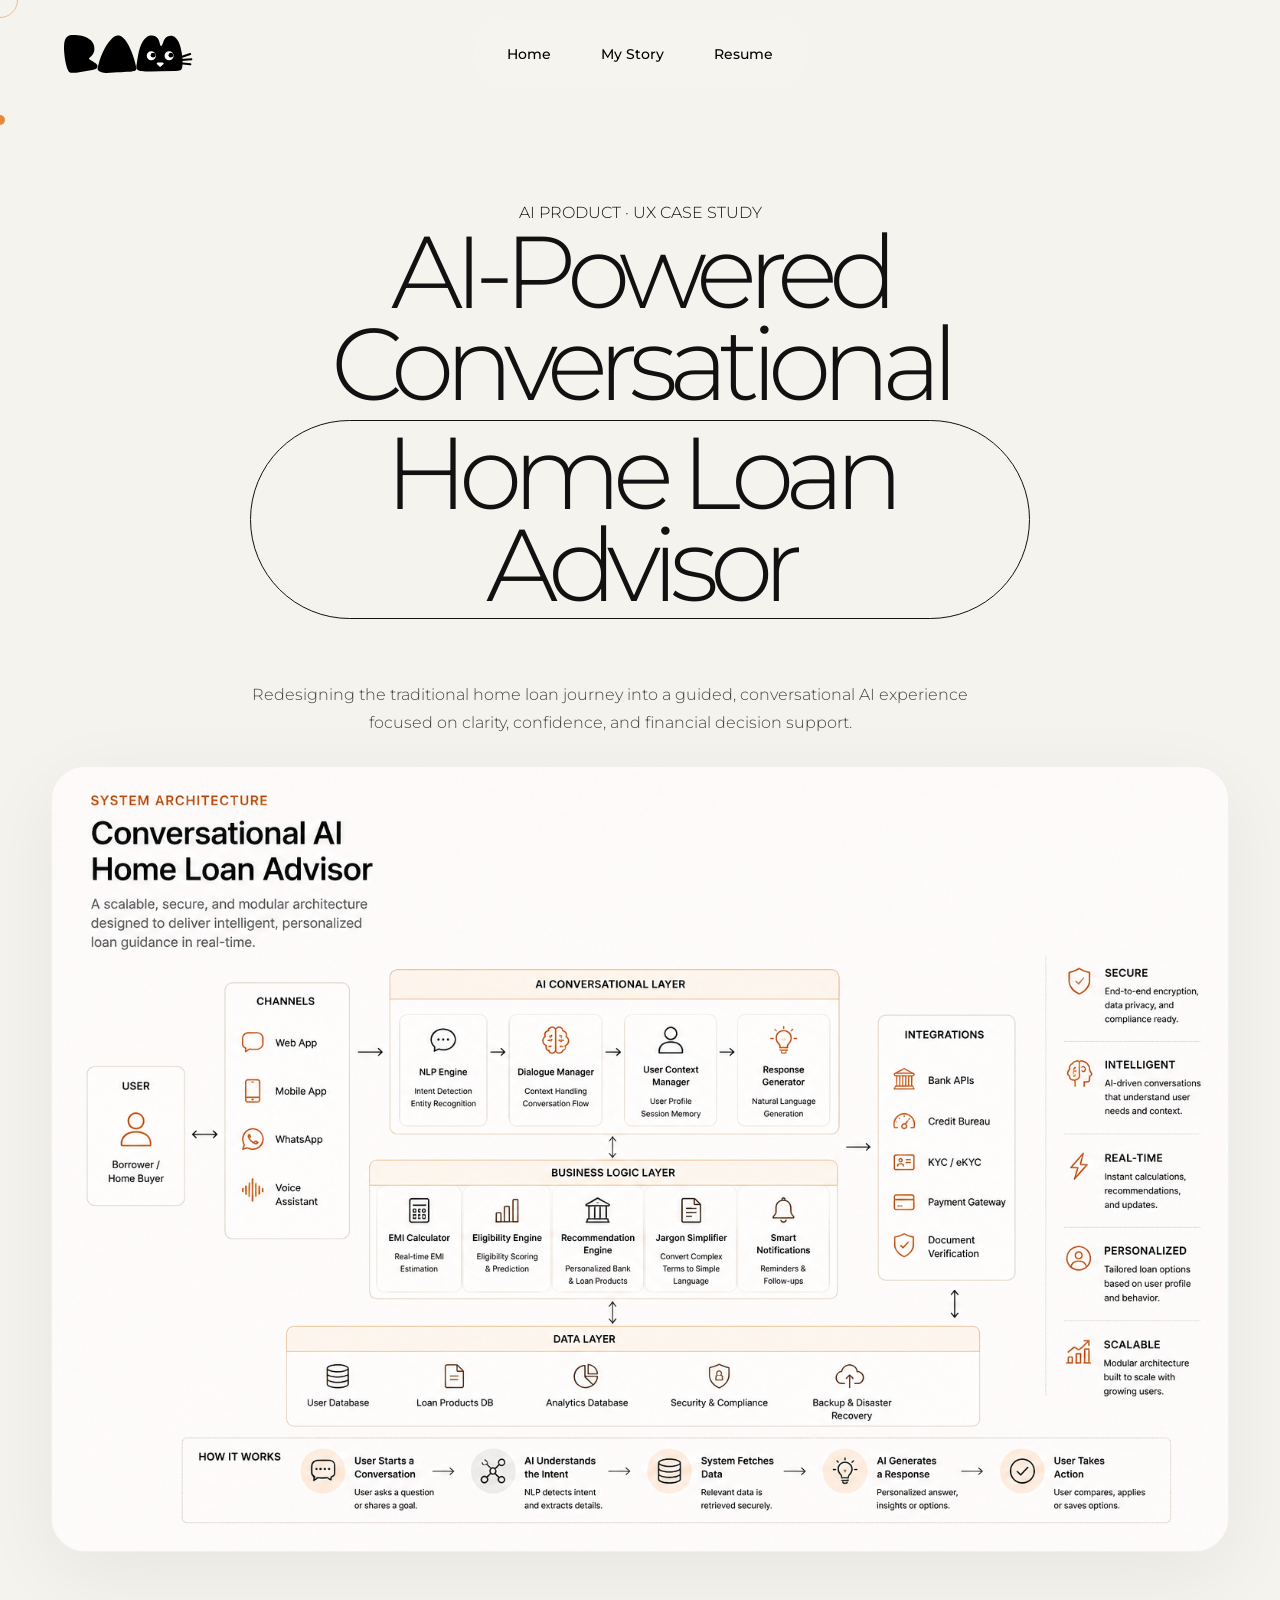
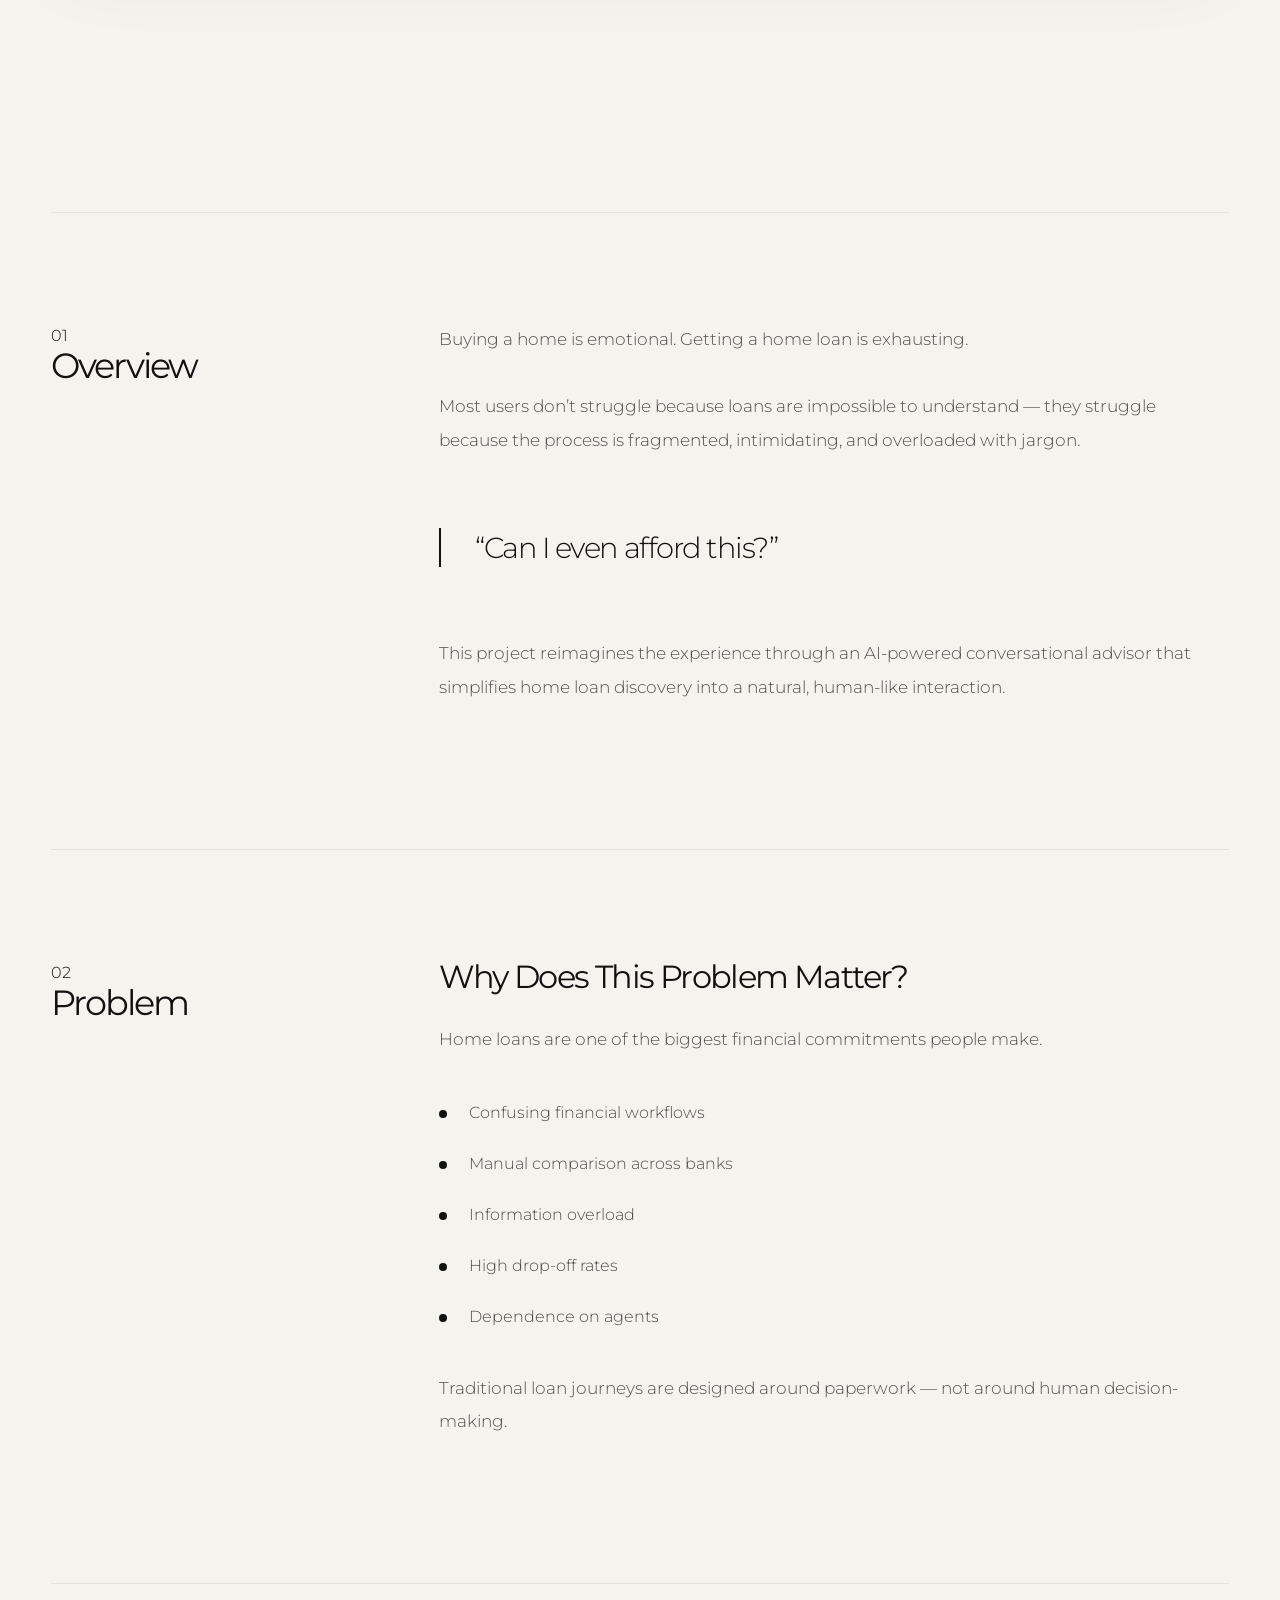
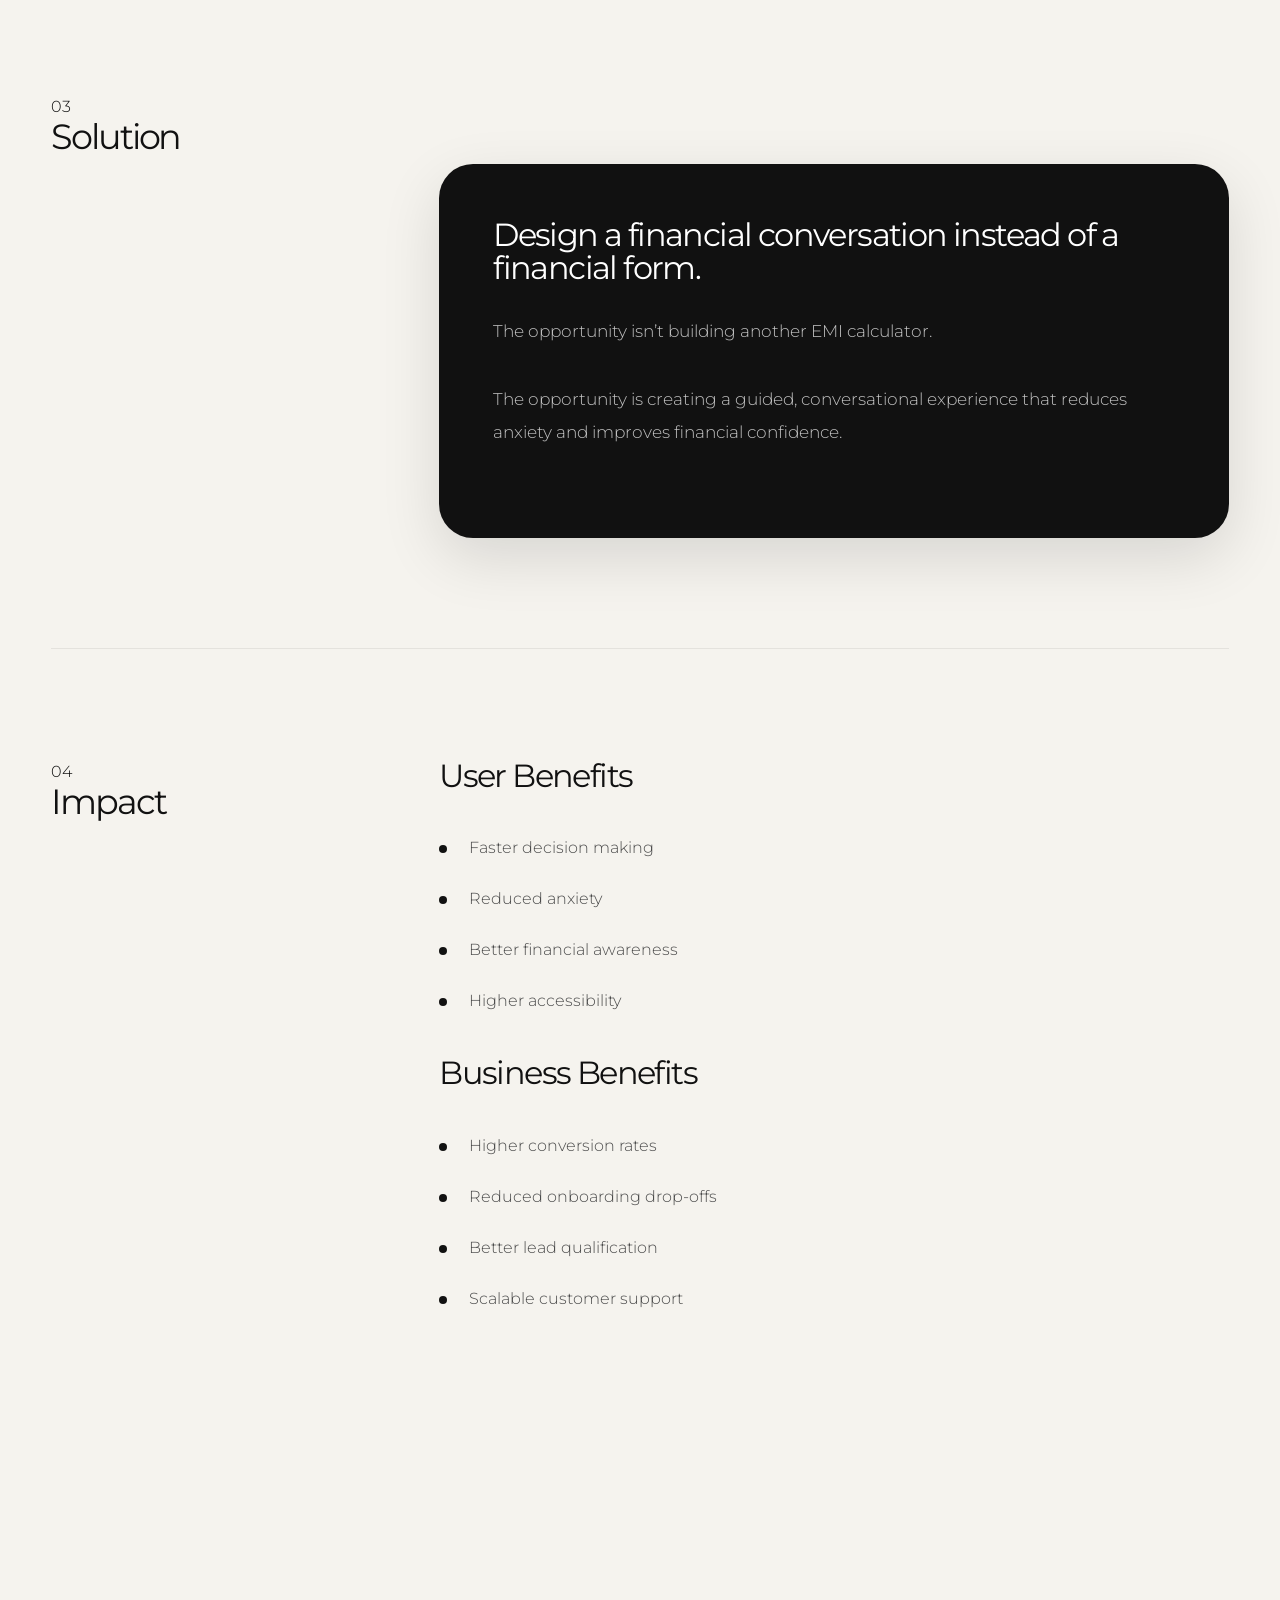
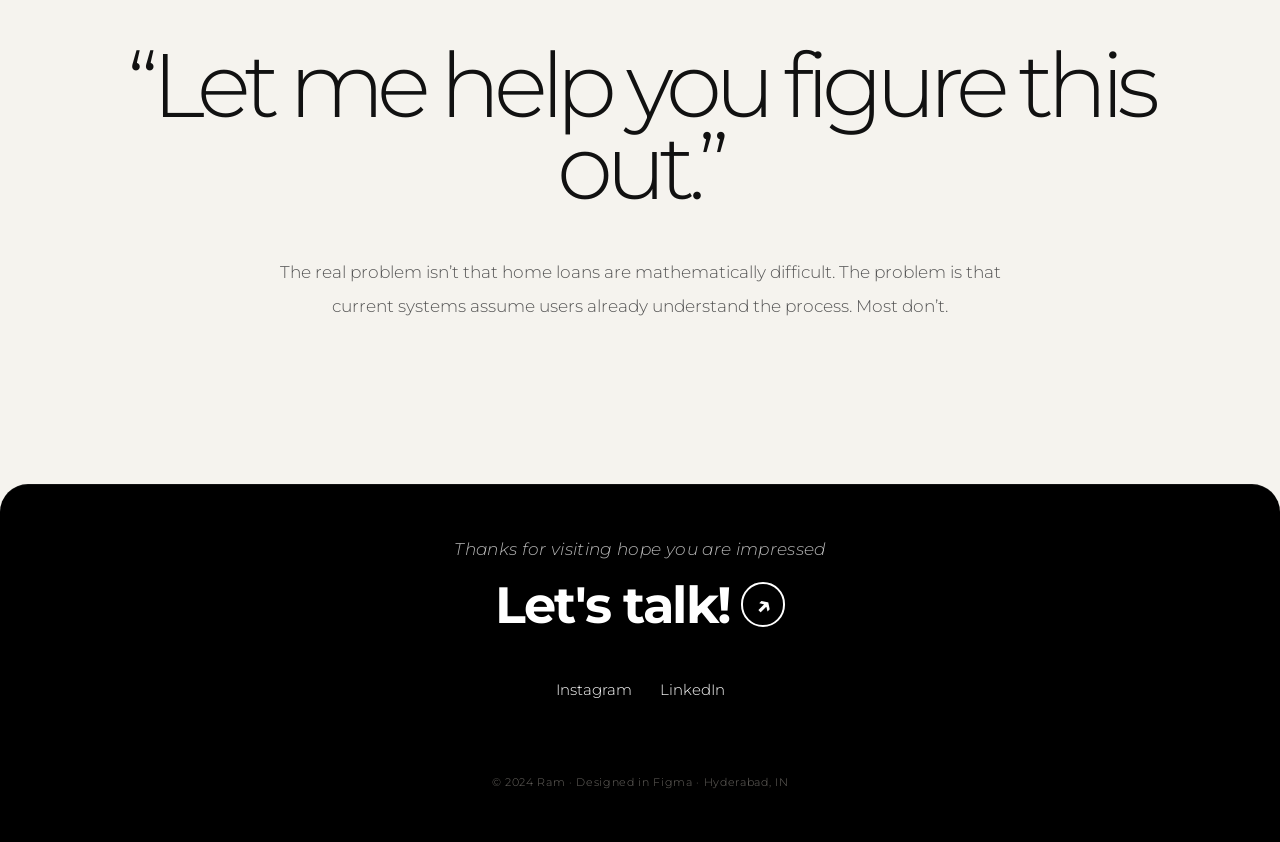
==== basic.html @ 71d56663 "file restructure" ====
<!DOCTYPE html>
<html lang="en">
<head>
  <meta charset="UTF-8" />
  <meta name="viewport" content="width=device-width, initial-scale=1.0"/>

  <title>AI Home Loan Advisor</title>

  <!-- FONT -->
  <link rel="preconnect" href="https://fonts.googleapis.com">
  <link rel="preconnect" href="https://fonts.gstatic.com" crossorigin>

  <link href="https://fonts.googleapis.com/css2?family=Montserrat:wght@300;400;500;600&display=swap" rel="stylesheet">

  <!-- YOUR MAIN CSS -->
  <link rel="stylesheet" href="./css/style.css">

  <!-- CASE STUDY CSS -->
  <link rel="stylesheet" href="./css/casestudy.css">

</head>

<body>

  <!-- PAGE LOADER -->
  <div class="page-loader">

    <div class="loader-inner">

      <div class="loader-logo">
        <svg width="227" height="39" viewBox="0 0 227 39" fill="none" xmlns="http://www.w3.org/2000/svg">
<path d="M93.9771 1.85626C93.0298 1.33676 91.7921 1.07701 90.2642 1.07701C89.378 1.07701 88.5376 1.18397 87.7431 1.39788C86.9485 1.61179 86.1998 1.9785 85.497 2.498C84.3052 3.32309 83.2662 4.33153 82.38 5.52333C81.4938 6.71513 80.7145 8.02916 80.0422 9.46543C79.4005 10.8711 78.8351 12.3685 78.3462 13.9576C77.8878 15.5161 77.4906 17.1052 77.1544 18.7248C76.8488 20.3138 76.5738 21.8876 76.3293 23.4461C76.0848 24.9741 75.8557 26.4256 75.6417 27.8008C75.5195 28.5953 75.382 29.4357 75.2292 30.3219C75.0764 31.1775 75 32.0026 75 32.7972C75 33.6528 75.2903 34.3709 75.8709 34.9516C76.4515 35.5322 77.1544 35.9906 77.9795 36.3267C78.8046 36.6934 81.187 36.9861 84.0079 36.9861H90.0021L98.8359 36.7622L113.626 36.6335C114.992 36.6335 119.203 35.8989 119.784 35.3183C120.395 34.7071 120.777 33.8209 120.93 32.6596C121.113 31.4678 121.205 29.8635 121.205 27.8466C121.205 26.6854 121.129 25.2185 120.976 23.4461C120.854 21.6737 120.624 19.8096 120.288 17.8538C119.952 15.8675 119.494 13.8812 118.913 11.8949C118.363 9.90853 117.66 8.13612 116.805 6.57761C115.949 4.98855 114.91 3.70507 113.688 2.72719C112.496 1.71875 111.105 1.21452 109.516 1.21452C108.202 1.21452 107.087 1.47428 106.17 1.99378C105.284 2.51328 104.535 3.15502 103.924 3.91899C103.313 4.68296 102.809 5.52333 102.411 6.4401L101.403 8.96121C101.128 9.72518 100.868 10.3669 100.624 10.8864C100.379 11.4059 100.074 11.6657 99.7069 11.6657C99.3402 11.6657 99.0651 11.4059 98.8818 10.8864C98.729 10.3669 98.5609 9.7099 98.3776 8.91537C98.1942 8.12084 97.9497 7.28047 97.6442 6.39426C97.3691 5.47749 96.926 4.62184 96.3148 3.82731C95.7342 3.03278 94.955 2.37576 93.9771 1.85626Z" fill="black"/>
<path d="M142.034 0.84259C141.089 0.31993 139.852 0.056051 138.324 0.0509508C137.438 0.0479927 136.597 0.152143 135.802 0.363401C135.007 0.574661 134.257 0.938866 133.552 1.45602C132.358 2.27713 131.315 3.2821 130.425 4.47093C129.535 5.65976 128.751 6.97119 128.074 8.4052C127.428 9.80876 126.857 11.3043 126.363 12.8917C125.9 14.4486 125.497 16.0364 125.156 17.6549C124.845 19.2429 124.564 20.8157 124.315 22.3734C124.065 23.9005 123.831 25.3513 123.613 26.7258C123.488 27.5199 123.347 28.3598 123.192 29.2455C123.036 30.1006 122.957 30.9254 122.954 31.72C122.951 32.5756 123.239 33.2947 123.818 33.8773C124.397 34.4598 125.098 34.9205 125.922 35.2594C126.746 35.6289 129.127 35.9295 131.948 35.9389L137.942 35.9589L146.777 35.7645L161.568 35.6852C162.933 35.6898 167.147 34.9692 167.73 34.3905C168.343 33.7814 168.728 32.8965 168.884 31.7358C169.072 30.5446 169.169 28.9406 169.176 26.9237C169.179 25.7624 169.108 24.2954 168.961 22.5225C168.845 20.7496 168.622 18.8848 168.292 16.9279C167.963 14.9405 167.511 12.9526 166.937 10.9644C166.393 8.97622 165.696 7.20146 164.846 5.64011C163.996 4.0482 162.961 2.76127 161.742 1.77931C160.553 0.766889 159.165 0.258029 157.576 0.252725C156.262 0.248339 155.145 0.504366 154.227 1.0208C153.339 1.53735 152.588 2.17658 151.974 2.93851C151.361 3.70044 150.854 4.53912 150.453 5.45455L149.436 7.97228C149.159 8.73533 148.897 9.3762 148.651 9.89488C148.405 10.4136 148.098 10.6723 147.731 10.6711C147.365 10.6698 147.091 10.4092 146.909 9.88907C146.758 9.36906 146.592 8.71149 146.411 7.91635C146.231 7.12121 145.989 6.28003 145.686 5.3928C145.414 4.47512 144.974 3.618 144.366 2.82143C143.788 2.02497 143.011 1.36535 142.034 0.84259Z" fill="black"/>
<path d="M71.6378 35.4184C72.1268 34.9906 72.3712 34.4252 72.3712 33.7224C72.3712 33.6918 72.3559 33.6154 72.3254 33.4932C72.3254 33.2487 72.2643 32.882 72.142 32.3931C71.8976 31.1401 71.5156 29.49 70.9961 27.4425C70.4766 25.3951 69.8196 23.1948 69.025 20.8418C68.2305 18.4888 67.2985 16.1204 66.2289 13.7368C65.1899 11.3227 64.0439 9.15301 62.791 7.2278C61.5381 5.27203 60.1782 3.68296 58.7114 2.46061C57.2446 1.23825 55.6861 0.627075 54.0359 0.627075C53.5469 0.627075 53.0427 0.688193 52.5232 0.810429C52.0037 0.902104 51.4537 1.10074 50.873 1.40633C50.323 1.68136 49.7118 2.0939 49.0395 2.64396C48.3672 3.16346 47.6338 3.86632 46.8393 4.75253C45.3724 6.31103 43.9362 8.1904 42.5305 10.3906C41.1553 12.5603 39.8718 14.9286 38.68 17.4956C37.4882 20.032 36.4492 22.7059 35.563 25.5173C34.6768 28.2982 34.0198 31.0943 33.592 33.9057C33.592 34.6697 33.9128 35.3114 34.5546 35.8309C35.2269 36.3504 36.0367 36.7783 36.984 37.1144C37.9313 37.4506 38.9245 37.695 39.9635 37.8478C41.0331 38.0006 41.9498 38.077 42.7138 38.077C51.5949 37.4964 64.3419 36.8429 64.7731 36.8429C69.3569 36.8429 71.1489 35.8157 71.6378 35.4184Z" fill="black"/>
<path d="M29.5199 18.0915C30.1005 17.0219 30.3908 15.6926 30.3908 14.1035C30.3908 12.1783 30.07 10.4976 29.4282 9.06133C28.7865 7.62506 27.9308 6.38742 26.8613 5.34842C25.7917 4.30942 24.5388 3.45377 23.1025 2.78148C21.6663 2.10918 20.1536 1.5744 18.5645 1.17713C17.006 0.749307 15.4017 0.458997 13.7515 0.306203C12.1013 0.153408 10.5123 0.0770111 8.98432 0.0770111C6.93687 0.0770111 5.31725 0.443718 4.12545 1.17713C2.93366 1.91055 2.03217 2.88843 1.42099 4.11079C0.809811 5.33314 0.412545 6.70829 0.229192 8.23624C0.0763973 9.76418 0 11.338 0 12.9576C0 14.4244 0.0916768 16.2121 0.27503 18.3207C0.458384 20.3987 0.718134 22.5225 1.05428 24.6922C1.42099 26.8619 1.86409 28.9399 2.38359 30.9262C2.9031 32.9126 3.49899 34.5475 4.17129 35.8309C4.62967 36.7171 5.24085 37.2825 6.00483 37.5269C6.79936 37.802 8.35669 38.2533 13.7515 37.5269L26.8613 35.4325C30.9233 34.7273 32.0869 34.0585 32.6369 33.4473C33.2175 32.8362 33.5078 32.1027 33.5078 31.2471C33.5078 30.6665 33.2939 30.1164 32.8661 29.5969C32.4383 29.0469 31.9035 28.5273 31.2618 28.0384C30.6506 27.5495 29.9783 27.1064 29.2449 26.7091C28.5115 26.2813 27.8239 25.884 27.1821 25.5173C26.571 25.1506 26.0515 24.8144 25.6236 24.5089C25.1958 24.2033 24.9819 23.9282 24.9819 23.6838C24.9819 23.3171 25.2569 22.9198 25.807 22.492C26.3876 22.0336 27.0141 21.453 27.6864 20.7501C28.3587 20.0473 28.9698 19.161 29.5199 18.0915Z" fill="black"/>
<path d="M189.977 1.85626C189.03 1.33676 187.792 1.07701 186.264 1.07701C185.378 1.07701 184.538 1.18397 183.743 1.39788C182.949 1.61179 182.2 1.9785 181.497 2.498C180.305 3.32309 179.266 4.33153 178.38 5.52333C177.494 6.71513 176.715 8.02916 176.042 9.46543C175.4 10.8711 174.835 12.3685 174.346 13.9576C173.888 15.5161 173.491 17.1052 173.154 18.7248C172.849 20.3138 172.574 21.8876 172.329 23.4461C172.085 24.9741 171.856 26.4256 171.642 27.8008C171.52 28.5953 171.382 29.4357 171.229 30.3219C171.076 31.1775 171 32.0026 171 32.7972C171 33.6528 171.29 34.3709 171.871 34.9516C172.452 35.5322 173.154 35.9906 173.979 36.3267C174.805 36.6934 177.187 36.9861 180.008 36.9861H186.002L194.836 36.7622L209.626 36.6335C210.992 36.6335 215.203 35.8989 215.784 35.3183C216.395 34.7071 216.777 33.8209 216.93 32.6596C217.113 31.4678 217.205 29.8635 217.205 27.8466C217.205 26.6854 217.129 25.2185 216.976 23.4461C216.854 21.6737 216.624 19.8096 216.288 17.8538C215.952 15.8675 215.494 13.8812 214.913 11.8949C214.363 9.90853 213.66 8.13612 212.805 6.57761C211.949 4.98855 210.91 3.70507 209.688 2.72719C208.496 1.71875 207.105 1.21452 205.516 1.21452C204.202 1.21452 203.087 1.47428 202.17 1.99378C201.284 2.51328 200.535 3.15502 199.924 3.91899C199.313 4.68296 198.809 5.52333 198.411 6.4401L197.403 8.96121C197.128 9.72518 196.868 10.3669 196.624 10.8864C196.379 11.4059 196.074 11.6657 195.707 11.6657C195.34 11.6657 195.065 11.4059 194.882 10.8864C194.729 10.3669 194.561 9.7099 194.378 8.91537C194.194 8.12084 193.95 7.28047 193.644 6.39426C193.369 5.47749 192.926 4.62184 192.315 3.82731C191.734 3.03278 190.955 2.37576 189.977 1.85626Z" fill="black"/>
<circle cx="203.756" cy="21.354" r="5.53125" fill="white" stroke="black" stroke-width="2"/>
<circle cx="205.537" cy="20.7603" r="2.375" fill="black"/>
<circle cx="185.944" cy="21.354" r="5.53125" fill="white" stroke="black" stroke-width="2"/>
<circle cx="187.725" cy="20.7603" r="2.375" fill="black"/>
<path d="M195.505 32.0684C195.129 32.3938 194.571 32.3938 194.195 32.0684L191.735 29.9381C191.036 29.332 191.464 28.1822 192.39 28.1822L197.31 28.1822C198.236 28.1822 198.664 29.332 197.964 29.9381L195.505 32.0684Z" fill="white"/>
<path d="M215.193 22.7714L224.833 19.5728" stroke="black" stroke-width="2" stroke-linecap="round"/>
<path d="M215.037 28.8009L224.989 29.8915" stroke="black" stroke-width="2" stroke-linecap="round"/>
<path d="M215.485 25.6146L226.002 24.9038" stroke="black" stroke-width="2" stroke-linecap="round"/>
</svg>
      </div>

      <div class="loader-line"></div>

    </div>

  </div>

  <!-- CUSTOM CURSOR -->
  <div class="cursor" aria-hidden="true"></div>
  <div class="cursor-ring" aria-hidden="true"></div>

  <!-- HEADER -->
  <header>

    <div class="site-wrapper">

      <nav class="nav" role="navigation">

        <svg class="logo" width="129" height="38" viewBox="0 0 129 38" fill="none" xmlns="http://www.w3.org/2000/svg">
<path d="M91.3147 1.28347C90.3674 0.763969 89.1297 0.504219 87.6018 0.504219C86.7156 0.504219 85.8752 0.611175 85.0807 0.825086C84.2861 1.039 83.5375 1.40571 82.8346 1.92521C81.6428 2.7503 80.6038 3.75874 79.7176 4.95054C78.8314 6.14234 78.0521 7.45637 77.3798 8.89264C76.7381 10.2983 76.1728 11.7957 75.6838 13.3848C75.2254 14.9433 74.8282 16.5324 74.492 18.152C74.1864 19.741 73.9114 21.3148 73.6669 22.8733C73.4225 24.4013 73.1933 25.8528 72.9794 27.228C72.8571 28.0225 72.7196 28.8629 72.5668 29.7491C72.414 30.6047 72.3376 31.4298 72.3376 32.2244C72.3376 33.08 72.6279 33.7981 73.2085 34.3788C73.7892 34.9594 74.492 35.4178 75.3171 35.7539C76.1422 36.1206 78.5246 36.4133 81.3455 36.4133H87.3397L96.1736 36.1894L110.964 36.0607C112.33 36.0607 116.541 35.3261 117.122 34.7455C117.733 34.1343 118.115 33.2481 118.268 32.0868C118.451 30.895 118.543 29.2907 118.543 27.2738C118.543 26.1126 118.466 24.6458 118.313 22.8733C118.191 21.1009 117.962 19.2368 117.626 17.2811C117.29 15.2947 116.831 13.3084 116.251 11.3221C115.701 9.33574 114.998 7.56333 114.142 6.00482C113.287 4.41576 112.248 3.13228 111.025 2.1544C109.833 1.14595 108.443 0.641732 106.854 0.641732C105.54 0.641732 104.424 0.901483 103.508 1.42098C102.621 1.94049 101.873 2.58222 101.262 3.3462C100.65 4.11017 100.146 4.95054 99.749 5.86731L98.7405 8.38842C98.4655 9.15239 98.2057 9.79412 97.9613 10.3136C97.7168 10.8331 97.4112 11.0929 97.0445 11.0929C96.6778 11.0929 96.4028 10.8331 96.2194 10.3136C96.0666 9.79412 95.8985 9.13711 95.7152 8.34258C95.5318 7.54805 95.2874 6.70768 94.9818 5.82147C94.7067 4.9047 94.2636 4.04905 93.6525 3.25452C93.0718 2.45999 92.2926 1.80297 91.3147 1.28347Z" fill="black"/>
<path d="M71.6378 35.3414C72.1268 34.9136 72.3712 34.3482 72.3712 33.6454C72.3712 33.6148 72.356 33.5384 72.3254 33.4162C72.3254 33.1717 72.2643 32.805 72.1421 32.316C71.8976 31.0631 71.5156 29.413 70.9961 27.3655C70.4766 25.3181 69.8196 23.1178 69.0251 20.7648C68.2305 18.4117 67.2985 16.0434 66.2289 13.6598C65.1899 11.2457 64.0439 9.076 62.791 7.15079C61.5381 5.19502 60.1782 3.60595 58.7114 2.3836C57.2446 1.16124 55.6861 0.550064 54.0359 0.550064C53.547 0.550064 53.0427 0.611182 52.5232 0.733418C52.0037 0.825093 51.4537 1.02373 50.8731 1.32931C50.323 1.60434 49.7118 2.01689 49.0395 2.56695C48.3672 3.08645 47.6338 3.78931 46.8393 4.67552C45.3725 6.23402 43.9362 8.11339 42.5305 10.3136C41.1553 12.4833 39.8719 14.8516 38.6801 17.4186C37.4883 19.955 36.4493 22.6289 35.563 25.4403C34.6768 28.2212 34.0198 31.0173 33.592 33.8287C33.592 34.5927 33.9129 35.2344 34.5546 35.7539C35.2269 36.2734 36.0367 36.7013 36.984 37.0374C37.9314 37.3736 38.9245 37.618 39.9635 37.7708C41.0331 37.9236 41.9499 38 42.7138 38C51.5949 37.4194 64.3419 36.7659 64.7731 36.7659C69.357 36.7659 71.1489 35.7386 71.6378 35.3414Z" fill="black"/>
<path d="M29.5199 18.0145C30.1005 16.9449 30.3908 15.6156 30.3908 14.0265C30.3908 12.1013 30.07 10.4206 29.4282 8.98432C28.7865 7.54805 27.9308 6.31041 26.8613 5.27141C25.7917 4.23241 24.5388 3.37676 23.1025 2.70446C21.6663 2.03217 20.1536 1.49739 18.5645 1.10012C17.006 0.672296 15.4017 0.381986 13.7515 0.229192C12.1013 0.0763973 10.5123 0 8.98432 0C6.93687 0 5.31725 0.366707 4.12545 1.10012C2.93366 1.83354 2.03217 2.81142 1.42099 4.03378C0.809811 5.25613 0.412545 6.63128 0.229192 8.15923C0.0763973 9.68717 0 11.261 0 12.8806C0 14.3474 0.0916768 16.1351 0.27503 18.2437C0.458384 20.3217 0.718134 22.4455 1.05428 24.6152C1.42099 26.7849 1.86409 28.8629 2.38359 30.8492C2.9031 32.8355 3.49899 34.4704 4.17129 35.7539C4.62967 36.6401 5.24085 37.2055 6.00483 37.4499C6.79936 37.725 8.35669 38.1763 13.7515 37.4499L26.8613 35.3555C30.9233 34.6503 32.0869 33.9815 32.6369 33.3703C33.2175 32.7591 33.5078 32.0257 33.5078 31.1701C33.5078 30.5895 33.2939 30.0394 32.8661 29.5199C32.4383 28.9698 31.9035 28.4503 31.2618 27.9614C30.6506 27.4725 29.9783 27.0293 29.2449 26.6321C28.5115 26.2043 27.8239 25.807 27.1821 25.4403C26.571 25.0736 26.0515 24.7374 25.6236 24.4318C25.1958 24.1263 24.9819 23.8512 24.9819 23.6068C24.9819 23.24 25.2569 22.8428 25.807 22.415C26.3876 21.9566 27.0141 21.376 27.6864 20.6731C28.3587 19.9702 28.9698 19.084 29.5199 18.0145Z" fill="black"/>
<circle cx="105.094" cy="20.7812" r="5.53125" fill="white" stroke="black" stroke-width="2"/>
<circle cx="106.875" cy="20.1875" r="2.375" fill="black"/>
<circle cx="87.2812" cy="20.7812" r="5.53125" fill="white" stroke="black" stroke-width="2"/>
<circle cx="89.0625" cy="20.1875" r="2.375" fill="black"/>
<path d="M116.531 22.1986L126.171 19" stroke="black" stroke-width="2" stroke-linecap="round"/>
<path d="M116.375 28.2281L126.327 29.3188" stroke="black" stroke-width="2" stroke-linecap="round"/>
<path d="M116.823 25.0418L127.339 24.331" stroke="black" stroke-width="2" stroke-linecap="round"/>
<path d="M96.8422 31.4956C96.4664 31.821 95.9086 31.821 95.5328 31.4956L93.073 29.3653C92.3731 28.7592 92.8018 27.6094 93.7277 27.6094L98.6473 27.6094C99.5732 27.6094 100.002 28.7592 99.302 29.3653L96.8422 31.4956Z" fill="white"/>
</svg>

        <ul class="nav-links">

          <li>
            <a href="index.html">Home</a>
          </li>

          <li>
            <a href="story.html">My Story</a>
          </li>

          <li>
            <a href="./assets/Boddeplli Ram Kumar - Lead UI UX Designer AI - 2026.pdf" target="_blank">Resume</a>
          </li>

        </ul>

        <button class="menu-toggle">

          <span></span>
          <span></span>
          <span></span>

        </button>

      </nav>

    </div>

  </header>

  <!-- MAIN -->

  <main class="case-study">

    <!-- HERO -->

    <section class="case-hero case-reveal">

      <div class="hero-grid">

        <div class="hero-side-label">
          AI PRODUCT · UX CASE STUDY
        </div>

        <div class="hero-main-content">

          <h1 class="case-title">
            AI-Powered Conversational
            <span>Home Loan Advisor</span>
          </h1>

          <p class="case-subtitle">
            Redesigning the traditional home loan journey into a guided,
            conversational AI experience focused on clarity,
            confidence, and financial decision support.
          </p>

        </div>

      </div>

      <div class="hero-architecture editorial-image">

        <img
          src="./assets/images/Basic-case-study.png"
          alt="AI Home Loan Advisor Architecture"
        >

      </div>

    </section>

    <!-- OVERVIEW -->

    <section class="case-section case-reveal">

      <div class="case-left">

        <span class="section-number">
          01
        </span>

        <h2>
          Overview
        </h2>

      </div>

      <div class="case-right">

        <p class="lead-text">
          Buying a home is emotional. Getting a home loan is exhausting.
        </p>

        <p>
          Most users don’t struggle because loans are impossible to understand —
          they struggle because the process is fragmented,
          intimidating, and overloaded with jargon.
        </p>

        <div class="case-quote">

          <p>
            “Can I even afford this?”
          </p>

        </div>

        <p>
          This project reimagines the experience through an
          AI-powered conversational advisor that simplifies
          home loan discovery into a natural,
          human-like interaction.
        </p>

      </div>

    </section>

    <!-- PROBLEM -->

    <section class="case-section case-reveal">

      <div class="case-left">

        <span class="section-number">
          02
        </span>

        <h2>
          Problem
        </h2>

      </div>

      <div class="case-right">

        <h3>
          Why Does This Problem Matter?
        </h3>

        <p class="lead-text">
          Home loans are one of the biggest financial commitments people make.
        </p>

        <ul>

          <li>Confusing financial workflows</li>

          <li>Manual comparison across banks</li>

          <li>Information overload</li>

          <li>High drop-off rates</li>

          <li>Dependence on agents</li>

        </ul>

        <p>
          Traditional loan journeys are designed around paperwork —
          not around human decision-making.
        </p>

      </div>

    </section>

    <!-- SOLUTION -->

    <section class="case-section case-reveal">

      <div class="case-left">

        <span class="section-number">
          03
        </span>

        <h2>
          Solution
        </h2>

      </div>

      <div class="case-right">

        <div class="case-highlight">

          <h3>
            Design a financial conversation instead of a financial form.
          </h3>

          <p>
            The opportunity isn’t building another EMI calculator.
          </p>

          <p>
            The opportunity is creating a guided,
            conversational experience that reduces anxiety
            and improves financial confidence.
          </p>

        </div>

      </div>

    </section>

    <!-- IMPACT -->

    <section class="case-section case-reveal">

      <div class="case-left">

        <span class="section-number">
          04
        </span>

        <h2>
          Impact
        </h2>

      </div>

      <div class="case-right">

        <h3>
          User Benefits
        </h3>

        <ul>

          <li>Faster decision making</li>

          <li>Reduced anxiety</li>

          <li>Better financial awareness</li>

          <li>Higher accessibility</li>

        </ul>

        <h3 class="impact-title">
          Business Benefits
        </h3>

        <ul>

          <li>Higher conversion rates</li>

          <li>Reduced onboarding drop-offs</li>

          <li>Better lead qualification</li>

          <li>Scalable customer support</li>

        </ul>

      </div>

    </section>

    <!-- FINAL -->

    <section class="case-final case-reveal">

      <h2>
        “Let me help you figure this out.”
      </h2>

      <p>
        The real problem isn’t that home loans are mathematically difficult.
        The problem is that current systems assume users already understand the process.
        Most don’t.
      </p>

    </section>

  </main>
   <!-- ── FOOTER ────────────────────────────────────── -->
  <footer class="footer" id="contact">

  <div class="site-wrapper">

    <div class="footer-inner">

      <p class="footer-cta">
        Thanks for visiting hope you are impressed
      </p>

      <a
        href="mailto:boddepalli.ramkumar@outlook.com"
        class="footer-cta-btn"
        aria-label="Send Ram an email"
      >

        Let's talk!

        <span class="arrow" aria-hidden="true">↗</span>

      </a>

      <!-- SOCIALS -->

      <div class="footer-socials">

        <a
          href="https://instagram.com/yourusername"
          target="_blank"
          aria-label="Instagram"
        >
          Instagram
        </a>

        <a
          href="https://linkedin.com/in/yourusername"
          target="_blank"
          aria-label="LinkedIn"
        >
          LinkedIn
        </a>

      </div>

      <p class="footer-copy">
        © 2024 Ram · Designed in Figma · Hyderabad, IN
      </p>

    </div>

  </div>

</footer>

  <!-- REVEAL SCRIPT -->

  <script>

    const reveals = document.querySelectorAll('.case-reveal');

    const observer = new IntersectionObserver((entries)=>{

      entries.forEach(entry=>{

        if(entry.isIntersecting){
          entry.target.classList.add('active');
        }

      });

    },{
      threshold:0.1
    });

    reveals.forEach(section=>{
      observer.observe(section);
    });

  </script>

  <!-- MAIN JS -->
  <script src="./js/main.js"></script>

</body>
</html>
---- css/style.css ----
/* ============================================================
   RAM PORTFOLIO — Production CSS
   Design: Dark editorial portfolio · Sr. UI/UX Designer
   Palette: #F3F0F0 bg · #1e1e1e cards · #e8883a accent orange
   ============================================================

   TABLE OF CONTENTS
   ─────────────────────────────────────────────────────────
   1.  FONT IMPORT
   2.  DESIGN TOKENS (Custom Properties)
   3.  RESET & BASE
   4.  GLOBAL UTILITIES
   5.  ANIMATIONS & KEYFRAMES
   6.  NOISE TEXTURE OVERLAY
   7.  CUSTOM CURSOR
   8.  LAYOUT — Site Shell
   9.  NAVIGATION
   10. HOME PAGE — Hero / Intro
   11. HOME PAGE — Project Cards
       11a. Base card
       11b. IDA card (blue variant)
       11c. Oiot card (image bg variant)
   12. HOME PAGE — Currently Working Section
   13. HOME PAGE — Right Column (About sidebar)
       13a. Hello / bio
       13b. Skills
       13c. Experience list
       13d. Stats row
       13e. Contact / Social
   14. FOOTER
   15. STORY PAGE — Layout shell
   16. STORY PAGE — Side info panels
   17. STORY PAGE — Bio & resume button
   18. STORY PAGE — Education & Experience sections
   19. RESPONSIVE OVERRIDES
       19a. ≤1024px (collapse two-col layout)
       19b. ≤980px  (hero / currently stack)
       19c. ≤900px  (story page stack)
       19d. ≤768px  (mobile nav, grid collapses)
       19e. ≤480px  (small tweaks)
   ============================================================ */



/* ============================================================
   2. DESIGN TOKENS
   ============================================================ */

:root {
  /* Backgrounds */
  --bg:          #F3F0F0;
  --bg-card:     #242424;
  --bg-card-alt: #2a2a2a;
  --surface:     #2e2e2e;

  /* Borders */
  --border:       rgba(255, 255, 255, 0.07);
  --border-hover: rgba(255, 255, 255, 0.14);

  /* Text */
  --text-primary:   #000000;
  --text-secondary: #a09d97;
  --text-muted:     #6a6762;

  /* Accent colours */
  --accent:      #e8883a;
  --accent-soft: rgba(232, 136, 58, 0.12);
  --accent-glow: rgba(232, 136, 58, 0.25);
  --blue-accent: #3a8ce8;

  /* Typography */
  --font-display: 'Montserrat', sans-serif;
  --font-body:    'Montserrat', sans-serif;
  --font-mono:    'Montserrat', sans-serif;

  /* Border radius scale */
  --radius-sm: 6px;
  --radius-md: 12px;
  --radius-lg: 20px;
  --radius-xl: 28px;

  /* Shadows */
  --shadow-card:  0 2px 24px rgba(0, 0, 0, 0.35), 0 1px 4px rgba(0, 0, 0, 0.2);
  --shadow-hover: 0 8px 40px rgba(0, 0, 0, 0.5),  0 2px 8px rgba(0, 0, 0, 0.3);

  /* Motion */
  --transition:      0.3s cubic-bezier(0.4, 0, 0.2, 1);
  --transition-slow: 0.6s cubic-bezier(0.4, 0, 0.2, 1);
}


/* ============================================================
   3. RESET & BASE
   ============================================================ */

*,
*::before,
*::after {
  box-sizing: border-box;
  margin: 0;
  padding: 0;
}

html {
  scroll-behavior: smooth;
  font-size: 16px;
}

body {
  background-color: var(--bg);
  color: var(--text-primary);
  font-family: var(--font-body);
  font-weight: 300;
  line-height: 1.6;
  min-height: 100vh;
  overflow-x: hidden;
  -webkit-font-smoothing: antialiased;
  -moz-osx-font-smoothing: grayscale;
}

img {
  max-width: 100%;
  display: block;
}

a {
  color: inherit;
  text-decoration: none;
}


/* ============================================================
   4. GLOBAL UTILITIES
   ============================================================ */

.text-accent { color: var(--accent); }
.text-muted   { color: var(--text-muted); }

/* Badge chip */
.badge {
  display: inline-flex;
  align-items: center;
  gap: 5px;
  padding: 4px 8px;
  border: 1px solid var(--border);
  border-radius: 4px;
  font-family: var(--font-mono);
  font-size: 10px;
  color: var(--text-muted);
  letter-spacing: 0.08em;
  text-transform: uppercase;
}

.badge-dot {
  width: 5px;
  height: 5px;
  border-radius: 50%;
  background: currentColor;
}

/* Horizontal rule */
hr.divider {
  border: none;
  border-top: 1px solid var(--border);
  margin: clamp(24px, 3vw, 40px) 0;
}

/* Section label / count (used above project list) */
.section-meta {
  display: flex;
  align-items: center;
  justify-content: space-between;
  margin-bottom: clamp(20px, 2.5vw, 32px);
}

.section-label,
.section-count {
  font-family: var(--font-mono);
  font-size: 11px;
  color: var(--text-muted);
  letter-spacing: 0.1em;
  text-transform: uppercase;
}

.section-count { letter-spacing: 0.06em; }


/* ============================================================
   5. ANIMATIONS & KEYFRAMES
   ============================================================ */

/* Scroll-reveal utility */
.reveal {
  opacity: 0;
  transform: translateY(24px);
  transition: opacity 0.7s ease, transform 0.7s ease;
}

.reveal.visible {
  opacity: 1;
  transform: translateY(0);
}

.reveal-delay-1 { transition-delay: 0.1s; }
.reveal-delay-2 { transition-delay: 0.2s; }
.reveal-delay-3 { transition-delay: 0.3s; }
.reveal-delay-4 { transition-delay: 0.4s; }

/* Avatar ring spin */
@keyframes ring-spin {
  to { transform: rotate(360deg); }
}


/* ============================================================
   6. NOISE TEXTURE OVERLAY
   ============================================================ */

body::before {
  content: '';
  position: fixed;
  inset: 0;
  background-image: url("data:image/svg+xml,%3Csvg viewBox='0 0 256 256' xmlns='http://www.w3.org/2000/svg'%3E%3Cfilter id='noise'%3E%3CfeTurbulence type='fractalNoise' baseFrequency='0.9' numOctaves='4' stitchTiles='stitch'/%3E%3C/filter%3E%3Crect width='100%25' height='100%25' filter='url(%23noise)' opacity='1'/%3E%3C/svg%3E");
  opacity: 0.022;
  
  z-index: 0;
  mix-blend-mode: overlay;
  display: none !important;
}


/* ============================================================
   7. CUSTOM CURSOR
   ============================================================ */

.cursor {
  position: fixed;
  z-index: 9999;
  width: 10px;
  height: 10px;
  background: var(--accent);
  border-radius: 50%;
  pointer-events: none;
  transform: translate(-50%, -50%);
  transition: transform 0.1s, width 0.25s, height 0.25s, opacity 0.25s;
  mix-blend-mode: normal;
}

.cursor-ring {
  position: fixed;
  z-index: 9998;
  width: 36px;
  height: 36px;
  border: 1.5px solid rgba(232, 136, 58, 0.5);
  border-radius: 50%;
  pointer-events: none;
  transform: translate(-50%, -50%);
  transition: transform 0.18s ease, width 0.3s, height 0.3s, border-color 0.3s;
}

/* Expand ring on interactive hover */
body:has(a:hover) .cursor-ring,
body:has(button:hover) .cursor-ring {
  width: 56px;
  height: 56px;
  border-color: var(--accent);
}

@media (max-width: 768px) {
  .cursor,
  .cursor-ring { display: none; }
}


/* ============================================================
   8. LAYOUT — Site Shell
   ============================================================ */

.site-wrapper {
  width: 100%;
  max-width: 1440px;
  margin: 0 auto;
  padding-inline: 24px;
  box-sizing: border-box;
}

/* main grid (index.html) */



.col-right::-webkit-scrollbar { display: none; }

/* story.html — right column override */
.story-page .col-right {
  max-width: 720px;
  margin: 0 auto;
}

 /* =========================================
   PAGE LOADER
========================================= */

.page-loader {
  position: fixed;
  inset: 0;

  background: #f5f3ee;

  display: flex;
  align-items: center;
  justify-content: center;

  z-index: 99999;

  transition:
    opacity 0.8s ease,
    visibility 0.8s ease;
}

/* HIDE STATE */

.page-loader.loader-hidden {
  opacity: 0;
  visibility: hidden;
  pointer-events: none;
}

/* =========================================
   INNER
========================================= */

.loader-inner {
  display: flex;
  flex-direction: column;

  align-items: center;
  justify-content: center;

  text-align: center;

  gap: 20px;
}

/* =========================================
   LOGO WRAP
========================================= */

.loader-logo {
  display: flex;
  align-items: center;
  justify-content: center;
}

/* IMPORTANT:
   DO NOT USE .logo HERE
   IT COLLIDES WITH NAVBAR LOGO CSS
*/

.loader-logo svg {
  position: relative !important;
  left: auto !important;
  top: auto !important;
  transform: none !important;

  width: 140px;
  height: auto;

  display: block;

  animation:
    loaderFloat 1.6s ease-in-out infinite alternate;
}

/* =========================================
   ANIMATED LINE
========================================= */

.loader-line {
  width: 180px;
  height: 2px;

  background:
    linear-gradient(
      90deg,
      transparent,
      #111,
      transparent
    );

  background-size: 200% 100%;

  border-radius: 999px;

  animation:
    loaderLineMove 1.4s linear infinite;
}

/* =========================================
   ANIMATIONS
========================================= */

@keyframes loaderFloat {
  from {
    transform: translateY(0px);
    opacity: 0.85;
  }

  to {
    transform: translateY(-6px);
    opacity: 1;
  }
}

@keyframes loaderLineMove {
  from {
    background-position: 200% 0;
  }

  to {
    background-position: -200% 0;
  }
}
/* ============================================================
   9. NAVIGATION
   ============================================================ */

/* =========================================
   FIXED GLASS NAVBAR
========================================= */

/* =========================================
   HEADER
========================================= */

header {
  position: fixed;
  top: 20px;
  left: 0;
  width: 100%;
  background: transparent !important;
  z-index: 1000;
  /* pointer-events: none; */
}

/* =========================================
   NAV LAYOUT
========================================= */

.nav {
  position: relative;

  display: flex;
  align-items: center;
  justify-content: center;
  z-index: 100;
  width: 100%;
}

/* =========================================
   LOGO (TOP LEFT)
========================================= */

.logo {
  position: absolute;
  left: 40px;
  top: 50%;
  transform: translateY(-50%);

  display: flex;
  align-items: center;

  z-index: 1000;
}

.logo img {
  width: 110px;
  height: auto;
  display: block;
}

/* HIDE LOGO ON SCROLL */

header.nav-scrolled .logo {
  opacity: 0;
  transform: translateY(-70%);
  /* pointer-events: none; */
}

/* =========================================
   GLASS PILL
========================================= */

.nav-links {
  display: flex;
  align-items: center;
  gap: 0.35rem;

  list-style: none;

  margin: 0;
  padding: 10px;

  width: fit-content;

  background: rgba(255,255,255,0.08);

  backdrop-filter: blur(18px);
  -webkit-backdrop-filter: blur(18px);

  border: 1px solid rgba(255,255,255,0.12);

  border-radius: 999px;

 

  pointer-events: auto;
}

/* =========================================
   LINKS
========================================= */

.nav-links a {
  display: inline-flex;
  align-items: center;
  justify-content: center;

  padding: 12px 22px;

  border-radius: 999px;

  font-size: 14px;
  font-weight: 500;

  color: black;
  text-decoration: none;

  transition:
    background 0.25s ease,
    color 0.25s ease,
    transform 0.2s ease;
}

.nav-links a::after {
  display: none;
}

/* HOVER */

/* HOVER ONLY NON-ACTIVE LINKS */

.nav-links a:not(.active):hover {
  background: black;
  color: white;

  transform: translateY(-1px);
}

/* ACTIVE */

.nav-links a.active {
  background: black;
  color: white;
}

/* =========================================
   MOBILE TOGGLE
========================================= */

.menu-toggle {
   position: absolute;
  right: 40px;
  top: 50%;
  transform: translateY(-50%);

  display: none;

  z-index: 9999;
}

/* =========================================
   BODY OFFSET
========================================= */

body {
  padding-top: 120px;
}

/* ============================================================
   10. HOME PAGE — Hero / Intro
   ============================================================ */

.hero-intro {
  display: grid;
  grid-template-columns: 240px 1fr;
  gap: clamp(80px, 12vw, 240px);
  align-items: start;
  padding-top: clamp(80px, 10vw, 140px);
}

/* Left meta column */
.hero-left { position: relative; }

.hero-kicker {
  font-size: 1rem;
  margin-bottom: 24px;
  color: var(--text);
  letter-spacing: -0.02em;
}

.hero-about-copy {
  display: flex;
  flex-direction: column;
  gap: 22px;
  max-width: 220px;
}

.hero-about-copy p {
  font-size: 0.78rem;
  line-height: 1.8;
  color: var(--muted);
  letter-spacing: -0.01em;
}

/* Right hero column */
.hero-right { 
  max-width: 900px;
  

}

.hero-headline {
  font-size: clamp(3rem, 8vw, 5rem);
  font-weight: 400;
  line-height: 0.92;
  letter-spacing: -0.07em;
  margin-bottom: 36px;
}

.line-accent {
  display: inline-flex;
  align-items: center;
  gap: 10px;
}

.emoji-inline {
  font-size: 0.7em;
  opacity: 0.75;
  transform: translateY(-4px);
}

.hero-subtext {
  font-size: clamp(1rem, 1.5vw, 1.2rem);
  line-height: 1.7;
  color: var(--muted);
  letter-spacing: -0.02em;
}

.hero-subtext span {
  color: var(--text);
  font-weight: 600;
}


/* ============================================================
   11. HOME PAGE — Project Cards
   ============================================================ */

.projects-section{
  margin-bottom:clamp(40px,5vw,72px);
}

/* ─────────────────────────────────────────
   BASE CARD
───────────────────────────────────────── */

.project-card{
  position:relative;
  overflow:hidden;

  min-height:420px;
  height:420px;

  background:
    radial-gradient(circle at top left,#406587 0%,#131313 100%);

  border:1px solid var(--border);
  border-radius:var(--radius-sm);

  margin-bottom:clamp(16px,2vw,24px);

  cursor:pointer;

  transition:
    border-color var(--transition),
    box-shadow var(--transition),
    transform var(--transition);
}

.project-card:hover{
  border-color:var(--border-hover);
  box-shadow:var(--shadow-hover);

  transform:scale(0.976);
}

/* ─────────────────────────────────────────
   INNER LAYOUT
───────────────────────────────────────── */

.project-card-inner{
  position:relative;

  display:grid;
  grid-template-columns:minmax(320px,420px) 1fr;

  align-items:center;

  gap:clamp(40px,4vw,70px);

  height:100%;

  padding:clamp(24px,2.5vw,32px);
}

/* ─────────────────────────────────────────
   CONTENT
───────────────────────────────────────── */

.project-content{
  display:flex;
  flex-direction:column;
  justify-content:center;

  gap:24px;

  max-width:460px;

  height:100%;
}

/* ─────────────────────────────────────────
   LOGO
───────────────────────────────────────── */

.project-logo-wrap{
  display:flex;
  align-items:center;
}

.project-logo{
  height:44px;
  width:auto;

  object-fit:contain;
}

/* ─────────────────────────────────────────
   DESCRIPTION
───────────────────────────────────────── */

.project-desc{
  font-size:13px;
  font-weight:300;
  line-height:1.65;

  color:var(--text-secondary);
}

/* ─────────────────────────────────────────
   CASE STUDY LINK
───────────────────────────────────────── */

.project-link{
  position:absolute;

  top:24px;
  right:24px;

  z-index:50;

  display:flex;
  align-items:center;
  gap:8px;

  padding:10px 16px;

  background:rgba(0,0,0,.55);

  backdrop-filter:blur(14px);
  -webkit-backdrop-filter:blur(14px);

  border:1px solid rgba(255,255,255,.08);

  border-radius:999px;

  font-size:12px;
  font-weight:500;

  color:white;
  text-decoration:none;

  opacity:0;
  visibility:hidden;

  transform:translateY(12px);

  transition:
    opacity .35s ease,
    transform .35s ease,
    visibility .35s ease,
    background .3s ease,
    gap .3s ease;
}

.project-card:hover .project-link{
  opacity:1;
  visibility:visible;

  transform:translateY(0);
}

.project-link:hover{
  gap:10px;
}

.project-link svg{
  width:14px;
  height:14px;

  transition:transform var(--transition);
}

.project-link:hover svg{
  transform:translate(2px,-2px);
}
.project-card-link{
  position:absolute;
  inset:0;
  z-index:20;
}


/* ─────────────────────────────────────────
   VISUAL AREA
───────────────────────────────────────── */

.project-visual{
  position:relative;

  width:100%;
  height:100%;

  display:flex;
  align-items:center;
  justify-content:center;

  overflow:hidden;
}

/* ─────────────────────────────────────────
   IMAGE WRAP
───────────────────────────────────────── */

.project-image-wrap{
  position:relative;

  width:100%;
  height:100%;

  display:flex;
  align-items:center;
  justify-content:center;

  overflow:hidden;

  top:30px;
  left:40px;

  background:var(--surface);
}

.project-image-wrap img{
  width:100%;
  height:100%;

  object-fit:cover;

  display:block;

  transition:transform var(--transition-slow);
}

.project-card:hover .project-image-wrap img{
  transform:scale(1.02);
}

/* ─────────────────────────────────────────
   IDA CARD
───────────────────────────────────────── */

.project-card.ida-card{
  background:#1a1a2e;
  border-color:rgba(58,140,232,.15);
}

.ida-card .project-card-inner{
  grid-template-columns:minmax(320px,420px) 1fr;
}

.ida-card .project-visual{
  height:100%;
}

.ida-card .project-image-wrap{
  background:transparent;

  box-shadow:
    0 20px 60px rgba(0,0,0,.3);
}

.ida-card .project-image-wrap img{
  object-fit:contain;
  object-position:center;
}

/* ─────────────────────────────────────────
   OIOT CARD
───────────────────────────────────────── */

.project-card.project-oiot{
  background-image:url("/assets/images/project-oiot.png");

  background-size:cover;
  background-position:center;
  background-repeat:no-repeat;
}

.project-card.project-oiot::before{
  content:'';

  position:absolute;
  inset:0;

  z-index:1;

  background:
    linear-gradient(
      to right,
      rgba(10,10,10,.88) 20%,
      rgba(10,10,10,.35) 70%
    );
}

.project-card.project-oiot .project-card-inner{
  position:relative;
  z-index:2;
}

/* .project-card.project-oiot .project-content{
  justify-content:flex-end;

  padding-bottom:24px;
} */

.project-card.project-oiot .project-link{
  z-index:10;
}

/* ─────────────────────────────────────────
   RESPONSIVE
───────────────────────────────────────── */ 

 @media(max-width:980px){

  .project-card{
    height:auto;
    min-height:auto;
  }

  .project-card-inner{
    grid-template-columns:1fr;
    gap:32px;
  }

  .project-visual{
    min-height:320px;
  }

}

@media(max-width:768px){

  .project-card-inner{
    padding:20px;
  }

  .project-link{
    top:20px;
    right:20px;
  }

  .project-visual{
    min-height:260px;
  } 

 }
/* ============================================================
   12. HOME PAGE — Currently Working Section
   ============================================================ */

.currently-section {
  display: grid;
  grid-template-columns: 240px 1fr;
  gap: clamp(40px, 7vw, 120px);
  align-items: start;
  padding: clamp(80px, 10vw, 140px) 0;
  width: 100%;
}

/* Sticky left column */
.currently-side {
  position: sticky;
  top: 100px;
}

.currently-icon {
  font-size: 20px;
  margin-bottom: 12px;
}

.currently-side-title {
  font-size: 1rem;
  margin-bottom: 18px;
  color: var(--text);
}

.currently-services {
  display: flex;
  flex-direction: column;
  gap: 5px;
  list-style: none;
  padding: 0;
  margin: 0;
}

.currently-services li {
  font-size: 0.72rem;
  line-height: 1.4;
  color: var(--muted);
  letter-spacing: -0.01em;
}

/* Main content */
.currently-main {
  max-width: 860px;
  margin-left: 4rem;
}

.currently-headline {
  font-size: clamp(2rem, 7vw, 4rem);
  font-weight: 400;
  line-height: 0.95;
  letter-spacing: -0.06em;
  margin-bottom: 48px;
}

.currently-headline span {
  font-weight: 400;
  opacity: 0.92;
}

/* Client logos row */
.client-logos {
  display: flex;
  align-items: center;
  gap: 28px;
  margin-bottom: 52px;
}

.logo-divider {
  width: 1px;
  height: 28px;
  background: var(--border);
  opacity: 0.5;
}

.client-logo {
  height: 20px;
  width: auto;
  object-fit: contain;
  opacity: 0.9;
}

.ida-logo   { height: 16px; }
.basic-logo { height: 18px; }

/* Body copy block */
.currently-copy {
  display: flex;
  flex-direction: column;
  gap: 22px;
  max-width: 620px;
  margin-bottom: 56px;
}

.currently-copy p {
  font-size: 0.95rem;
  line-height: 1.9;
  color: var(--muted);
  letter-spacing: -0.015em;
}

/* "Know more" pill link — shared with story page */
.story-link {
  display: inline-flex;
  align-items: center;
  gap: 10px;
  padding: 12px 20px;
  border: 1px solid var(--border);
  border-radius: 999px;
  font-size: 0.9rem;
  color: var(--text);
  transition: transform 0.3s ease, background 0.3s ease;
}

.story-link svg { width: 14px; height: 14px; }

.story-link:hover {
  transform: translateY(-2px);
  background: rgba(255, 255, 255, 0.03);
}


/* ============================================================
   13. HOME PAGE — Right Column (About sidebar)
   ============================================================ */

.right-col-content {
  display: flex;
  flex-direction: column;
  gap: clamp(32px, 4vw, 56px);
  padding: 0 0 clamp(40px, 5vw, 80px);
}

/* ── 13a. Hello / bio ── */

.about-hello {
  padding-top: clamp(20px, 2.5vw, 32px);
}

.hello-greeting {
  font-family: var(--font-display);
  font-size: clamp(28px, 3.2vw, 42px);
  font-weight: 700;
  line-height: 1.15;
  letter-spacing: -0.025em;
  color: var(--text-primary);
  margin-bottom: clamp(20px, 2.5vw, 32px);
}

.hello-greeting em {
  font-style: italic;
  color: var(--accent);
}

/* Avatar with decorative ring */
.avatar-wrap {
  position: relative;
  display: inline-block;
  margin-bottom: clamp(24px, 3vw, 36px);
}

.avatar-ring {
  position: absolute;
  inset: -6px;
  border-radius: 50%;
  border: 1.5px solid var(--border);
  background: conic-gradient(from 0deg, var(--accent) 0%, transparent 30%, transparent 70%, var(--accent) 100%);
  opacity: 0.3;
  animation: ring-spin 8s linear infinite;
}

.avatar-img {
  position: relative;
  z-index: 1;
  width: clamp(80px, 9vw, 120px);
  height: clamp(80px, 9vw, 120px);
  border-radius: 50%;
  border: 2px solid var(--border);
  object-fit: cover;
}

.avatar-status {
  position: absolute;
  bottom: 4px;
  right: 4px;
  z-index: 2;
  width: 14px;
  height: 14px;
  background: #4ade80;
  border-radius: 50%;
  border: 2px solid var(--bg);
}

.about-bio {
  font-size: clamp(13px, 1.2vw, 14px);
  font-weight: 300;
  line-height: 1.75;
  color: var(--text-secondary);
  margin-bottom: clamp(20px, 2.5vw, 32px);
}

.about-bio strong {
  font-weight: 500;
  color: var(--text-primary);
}

/* ── 13b. Skills ── */

.skills-section {
  border-top: 1px solid var(--border);
  padding-top: clamp(24px, 3vw, 36px);
}

.skills-title {
  font-family: var(--font-mono);
  font-size: 11px;
  color: var(--text-muted);
  letter-spacing: 0.1em;
  text-transform: uppercase;
  margin-bottom: 20px;
}

.skills-grid {
  display: grid;
  grid-template-columns: 1fr 1fr;
  gap: 10px;
}

.skill-item {
  display: flex;
  align-items: center;
  gap: 10px;
  padding: 12px 14px;
  background: var(--bg-card);
  border: 1px solid var(--border);
  border-radius: var(--radius-sm);
  font-size: 12px;
  font-weight: 400;
  color: var(--text-secondary);
  transition: border-color var(--transition), color var(--transition), background var(--transition);
}

.skill-item:hover {
  border-color: var(--border-hover);
  color: var(--text-primary);
  background: var(--bg-card-alt);
}

.skill-dot {
  flex-shrink: 0;
  width: 6px;
  height: 6px;
  border-radius: 50%;
  background: var(--accent);
  opacity: 0.7;
}

/* ── 13c. Experience list ── */

.experience-section {
  border-top: 1px solid var(--border);
  padding-top: clamp(24px, 3vw, 36px);
}

.exp-title {
  font-family: var(--font-mono);
  font-size: 11px;
  color: var(--text-muted);
  letter-spacing: 0.1em;
  text-transform: uppercase;
  margin-bottom: 20px;
}

.exp-item {
  display: flex;
  gap: 16px;
  padding: 16px 0;
  border-bottom: 1px solid var(--border);
}

.exp-item:last-child { border-bottom: none; }

.exp-logo-wrap {
  flex-shrink: 0;
  display: flex;
  align-items: center;
  justify-content: center;
  width: 40px;
  height: 40px;
  padding: 6px;
  background: var(--surface);
  border: 1px solid var(--border);
  border-radius: var(--radius-sm);
  overflow: hidden;
}

.exp-logo-wrap img {
  width: 100%;
  height: 100%;
  object-fit: contain;
  filter: brightness(0) invert(1);
  opacity: 0.7;
}

.exp-info { flex: 1; }

.exp-role {
  font-size: 14px;
  font-weight: 500;
  letter-spacing: -0.01em;
  color: var(--text-primary);
  margin-bottom: 3px;
}

.exp-company {
  font-size: 12px;
  color: var(--text-secondary);
  margin-bottom: 4px;
}

.exp-period {
  font-family: var(--font-mono);
  font-size: 11px;
  letter-spacing: 0.04em;
  color: var(--text-muted);
}

/* ── 13d. Stats row ── */

.stats-row {
  display: grid;
  grid-template-columns: repeat(3, 1fr);
  gap: 1px;
  overflow: hidden;
  background: var(--border);
  border: 1px solid var(--border);
  border-radius: var(--radius-md);
}

.stat-item {
  background: var(--bg-card);
  padding: clamp(16px, 2vw, 24px);
  text-align: center;
  transition: background var(--transition);
}

.stat-item:hover { background: var(--bg-card-alt); }

.stat-number {
  font-family: var(--font-display);
  font-size: clamp(22px, 2.5vw, 32px);
  font-weight: 700;
  line-height: 1;
  letter-spacing: -0.03em;
  color: var(--text-primary);
  margin-bottom: 6px;
}

.stat-number span { color: var(--accent); }

.stat-label {
  font-family: var(--font-mono);
  font-size: 11px;
  letter-spacing: 0.06em;
  text-transform: uppercase;
  color: var(--text-muted);
}

/* ── 13e. Contact / Social ── */

.contact-section {
  border-top: 1px solid var(--border);
  padding-top: clamp(24px, 3vw, 40px);
}

.contact-title {
  font-family: var(--font-mono);
  font-size: 11px;
  color: var(--text-muted);
  letter-spacing: 0.1em;
  text-transform: uppercase;
  margin-bottom: 12px;
}

.contact-email {
  font-family: var(--font-display);
  font-size: clamp(14px, 1.4vw, 17px);
  font-style: italic;
  color: var(--text-secondary);
  margin-bottom: 20px;
  transition: color var(--transition);
}

.contact-email:hover { color: var(--accent); }

.social-links {
  display: flex;
  flex-wrap: wrap;
  gap: 10px;
}

.social-link {
  display: inline-flex;
  align-items: center;
  gap: 7px;
  padding: 9px 16px;
  background: var(--bg-card);
  border: 1px solid var(--border);
  border-radius: 100px;
  font-size: 12px;
  font-weight: 400;
  color: var(--text-secondary);
  letter-spacing: 0.02em;
  transition: all var(--transition);
}

.social-link:hover {
  border-color: var(--border-hover);
  color: var(--text-primary);
  background: var(--bg-card-alt);
  transform: translateY(-1px);
}

.social-link svg {
  width: 14px;
  height: 14px;
  opacity: 0.6;
}


/* ============================================================
   14. FOOTER
   ============================================================ */

.footer {
  width: 100%;
  background: black;
  border-top: 1px solid var(--border);
  padding: clamp(32px, 4vw, 56px) 0;
  text-align: center;
  border-top-left-radius: 28px;
  border-top-right-radius: 28px;
}

.footer-inner {
  display: flex;
  flex-direction: column;
  align-items: center;
  gap: 16px;
}

.footer-cta {
  font-family: var(--font-display);
  font-size: clamp(14px, 1.4vw, 17px);
  font-style: italic;
  letter-spacing: 0.02em;
  color: rgba(255,255,255,0.7);
}

.footer-cta-btn {
  display: inline-flex;
  align-items: center;
  gap: 10px;
  font-family: var(--font-display);
  font-size: clamp(28px, 4vw, 52px);
  font-weight: 700;
  
  line-height: 1;
  letter-spacing: -0.03em;
  color: #fff;
  cursor: pointer;
  transition: color var(--transition);
}

.footer-cta-btn:hover { color: var(--accent); }

.footer-cta-btn .arrow {
  display: flex;
  align-items: center;
  justify-content: center;
  width: clamp(32px, 3.5vw, 52px);
  height: clamp(32px, 3.5vw, 52px);
  border: 2px solid currentColor;
  border-radius: 50%;
  font-size: 0.5em;
  font-style: normal;
  transition: background var(--transition), color var(--transition), transform var(--transition);
}

.footer-cta-btn:hover .arrow {
  background: var(--accent);
  border-color: var(--accent);
  color: var(--bg);
  transform: rotate(45deg);
}

.footer-copy {
  font-family: var(--font-mono);
  font-size: 11px;
  letter-spacing: 0.06em;
  color: var(--text-muted);
  margin-top: 32px;
}
.footer-socials {
  display: flex;
  gap: 24px;
  margin-top: 32px;
  margin-bottom: 24px;

  justify-content: center;
  align-items: center;

  line-height: 1;
}

.footer-socials a {
  font-size: 0.95rem;
  text-decoration: none;
  color: #fff;

  display: inline-flex;
  align-items: center;
  justify-content: center;

  position: relative;
  line-height: 1;
  padding: 4px 2px;

  transition: opacity .3s ease;
}

.footer-socials a::after {
  content: "";
  position: absolute;
  left: 0;
  bottom: 0px;

  width: 0%;
  height: 1px;
  background: var(--accent); /* use same color or accent, not #1e1e1e */

  transition: width .35s ease;
}

.footer-socials a:hover{
  opacity:.7;
}

.footer-socials a:hover::after{
  width:100%;
}

/* ============================================================
   15. STORY PAGE — Layout shell
   ============================================================ */
/* ==========================================================
   LAYOUT
   ========================================================== */

.story-hero{
  width:min(1400px,92%);
  margin:0 auto;

  display:grid;

  grid-template-columns:220px 1fr;

  column-gap:130px;

  padding-top:40px;
}


/* ==========================================================
   LEFT SIDEBAR
   ========================================================== */

.story-left-column{
  display:flex;
  flex-direction:column;

  justify-content:space-between;

  min-height:100vh;

  padding-top:320px;
}


.story-side-block{
  max-width:180px;
}


.story-side-block h3{
  font-size:1.3rem;

  font-weight:500;

  color:#8d8d8d;

  margin:0 0 24px;
}


.story-side-block ul{
  list-style:none;

  padding:0;
  margin:0;
}


.story-side-block li{
  font-size:1rem;

  line-height:1.7;

  color:#2b2b2b;

  margin-bottom:2px;
}


.story-emoji{
  display:none;
}


/* ==========================================================
   RIGHT CONTENT
   ========================================================== */

.story-right-column{
  width:100%;
}


/* ==========================================================
   HERO HEADING
   ========================================================== */

.story-intro{
  max-width:980px;

  margin-top:80px;
}


.story-heading{
    letter-spacing: -.03em;
    margin-top: 0;
    margin-bottom: 0;
    font-size: 4em;
    font-weight: 300;
    line-height: 1.1;
}


.story-heading span{
  display:inline-block;

  padding:.05em .45em;

  border:1.5px solid #111;

  border-radius:999px;

  margin-left:10px;

  white-space:nowrap;
}


/* ==========================================================
   IMAGE
   ========================================================== */

.story-image-wrap{
  margin-top:120px;
}


.story-avatar{
  width: min(720px, 100%);
  aspect-ratio: 1 / 1;

  object-fit: cover;

  border-radius: 50%;

  display: block;
}

/* ==========================================================
   BIO
   ========================================================== */

.story-bio{
  max-width:760px;

  margin-top:60px;
}


.story-bio p{
  font-size:1.05rem;

  line-height:1.9;

  color:#3f3f3f;

  margin-bottom:28px;
}


/* ==========================================================
   RESUME BUTTON
   ========================================================== */

.story-resume-btn{
  display:inline-flex;

  align-items:center;

  justify-content:center;

  padding:14px 26px;

  border:1px solid #111;

  border-radius:999px;

  color:#111;

  text-decoration:none;

  margin-top:18px;

  transition:.3s ease;
}


.story-resume-btn:hover{
  background:#111;
  color:#fff;
}


/* ==========================================================
   SECTION LAYOUT
   ========================================================== */

.story-education,
.story-experience{
  width:min(1400px,92%);

  margin:180px auto 0;

  display:grid;

  grid-template-columns:220px 1fr;

  column-gap:90px;
}


.story-section-left h2{
  font-size:2rem;

  line-height:1;

  font-weight:400;

  letter-spacing:-0.05em;

  color:#111;

  margin:0;

  
}


/* ==========================================================
   ROWS
   ========================================================== */

.edu-item,
.exp-row{
  display:flex;

  justify-content:space-between;

  align-items:flex-start;

  gap:40px;

  padding:1.5em 0;

  border-bottom:1px solid rgba(0,0,0,.08);

  
}


.edu-item h3,
.exp-row h3{
  font-size:1.5rem;

  line-height:1.05;

  letter-spacing:-0.05em;

  font-weight:400;

  color:#111;

  margin:0 0 10px;
}


.edu-item span,
.exp-row span{
  font-size:.9rem;

  color:#8d8d8d;

  white-space:nowrap;
}


.exp-row p{
  font-size:.95rem;

  color:#666;

  margin:6px 0 0;
}


/* ==========================================================
   REVEAL
   ========================================================== */

.reveal{
  opacity:0;

  transform:translateY(24px);

  transition:
    opacity .7s cubic-bezier(.2,.8,.2,1),
    transform .7s cubic-bezier(.2,.8,.2,1);
}


.reveal.active{
  opacity:1;

  transform:translateY(0);
}


.reveal-delay-1{
  transition-delay:.08s;
}

.reveal-delay-2{
  transition-delay:.16s;
}


/* ==========================================================
   RESPONSIVE
   ========================================================== */

@media (max-width: 1100px){

  .story-hero,
  .story-education,
  .story-experience{
    grid-template-columns:1fr;
  }

  .story-left-column{
    min-height:auto;

    flex-direction:row;

    flex-wrap:wrap;

    gap:40px;

    padding-top:40px;
  }

  .story-intro{
    margin-top:20px;
  }

  .story-heading{
    font-size:4rem;
  }

  .story-avatar{
    height:auto;
  }

}


@media (max-width: 768px){

  .story-heading{
    font-size:3rem;

    line-height:1;
  }

  .story-heading span{
    display:block;

    width:max-content;

    margin-top:16px;
    margin-left:0;
  }

  .story-image-wrap{
    margin-top:60px;
  }

  .edu-item,
  .exp-row{
    flex-direction:column;

    gap:14px;
  }

}

/* ============================================================
   19. RESPONSIVE OVERRIDES
   ============================================================ */

/* ── 19a. ≤1024px — collapse two-col main grid ── */

@media (max-width: 1024px) {
  .main-grid { grid-template-columns: 1fr; }

  .col-left {
    border-right: none;
    border-bottom: 1px solid var(--border);
    padding-right: 0;
    padding-bottom: clamp(40px, 5vw, 72px);
    margin-bottom: clamp(40px, 5vw, 72px);
  }

  .col-right {
    padding-left: 0;
    position: static;
    height: auto;
    overflow: visible;
  }
}

/* ── 19b. ≤980px — hero & currently-section stack ── */

@media (max-width: 980px) {
  .hero-intro {
    grid-template-columns: 1fr;
    gap: 60px;
  }

  .hero-about-copy { max-width: 100%; }
  .hero-headline   { line-height: 1; }

  .currently-section {
    grid-template-columns: 1fr;
    gap: 60px;
  }

  .currently-side {
    position: relative;
    top: unset;
  }

  .currently-headline { line-height: 1; }

  .client-logos {
    flex-wrap: wrap;
    gap: 20px;
  }
}

/* ── 19c. ≤900px — story page stacks ── */

@media (max-width: 900px) {
  .story-hero,
  .story-text-grid,
  .story-education,
  .story-experience {
    grid-template-columns: 1fr;
    gap: 40px;
  }

  .story-heading { font-size: 52px; }

  .edu-item,
  .exp-row { flex-direction: column; }

  .edu-item h3,
  .exp-row h3 { font-size: 28px; }
}

/* ── 19d. ≤768px — mobile nav, misc collapses ── */

@media (max-width: 768px) {



  /* =========================
     NAVBAR BECOMES FIXED ONLY ON MOBILE
  ========================= */

  .nav {
    position: fixed;
    top: 0;
    left: 0;

    width: 100%;
    height: 64px;

    display: flex;
    align-items: center;
    justify-content: center;

    z-index: 1000;

    background: rgba(255,255,255,0.9);
    backdrop-filter: blur(12px);
    -webkit-backdrop-filter: blur(12px);
  }

  /* =========================
     LOGO (LEFT ANCHOR)
  ========================= */

  .logo {
     position: absolute;
  left: 16px;
  top: 50%;
  transform: translateY(-50%);
  width:80px;
  }

  /* =========================
     HAMBURGER (RIGHT ANCHOR)
  ========================= */

  .menu-toggle {
    position: absolute;
    
  

    display: flex;
    flex-direction: column;
    gap: 5px;

    background: transparent;
    border: none;
    cursor: pointer;

    z-index: 99999;
    
  right: 16px;
  top: 50%;
  transform: translateY(-50%);
  }
.menu-toggle span {
  width: 24px;
  height: 2px;
  display: block; /* IMPORTANT */
  background: #111
}


  /* =========================
     DROPDOWN MENU
  ========================= */

  .nav-links {
    position: fixed;
    top: 64px;
    left: 16px;
    right: 16px;

    display: none;
    flex-direction: column;

    padding: 16px;

    background: rgba(255,255,255,0.95);
    backdrop-filter: blur(12px);

    border-radius: 20px;

    box-shadow: 0 10px 30px rgba(0,0,0,0.08);

    z-index: 999;
  }

  .nav-links.active {
    display: flex !important;
  }


  .nav-links a {
    width: 100%;
  }

  .stats-row { grid-template-columns: 1fr 1fr; }

  .stats-row .stat-item:last-child { grid-column: span 2; }

  .skills-grid          { grid-template-columns: 1fr; }
  

  /* =========================
     PROJECT CARD RESET (MOBILE)
  ========================= */
  .project-card {
    display: block;
    position: relative;

    padding: 20px;
    margin-bottom: 18px;

    border-radius: 14px;
    overflow: hidden;
  }

  /* kill layout complexity */
  .project-card-inner {
    display: block;
  }

  /* =========================
     REMOVE VISUAL SECTION
  ========================= */
  .project-visual {
    display: none !important;
  }

  /* =========================
     CONTENT ONLY LAYOUT
  ========================= */
  .project-content {
    width: 100%;
  }

  .project-logo-wrap {
    margin-bottom: 10px;
  }

  .project-logo {
    max-width: 110px;
    height: auto;
  }

  .project-desc {
    font-size: 14px;
    line-height: 1.6;
    opacity: 0.9;
  }

  /* =========================
     LINK BEHAVIOR FIX
  ========================= */
  .project-card-link {
    position: absolute;
    inset: 0;
    z-index: 1;
  }

  .project-link {
    position: relative;
    z-index: 2;
    display: inline-flex;
    align-items: center;
    gap: 6px;

    font-size: 13px;
    margin-top: 12px;
  }

  /* =========================
     CLEAN SPACING
  ========================= */
  .project-card + .project-card {
    margin-top: 16px;
  }

  /* ---------------------------
     STORY HERO LAYOUT FIX
  ---------------------------- */
  .story-hero {
    display: flex;
    flex-direction: column;
    gap: 40px;
    padding-top: 100px;
  }

  .story-left-column,
  .story-right-column {
    width: 100%;
  }

  /* SIDE BLOCKS STACK */
  .story-side-info,
  .story-tools {
    margin-bottom: 24px;
  }

  .story-side-block ul {
    display: flex;
    flex-wrap: wrap;
    gap: 8px 12px;
  }

  .story-side-block ul li {
    font-size: 12px;
    opacity: 0.85;
  }

  /* ---------------------------
     INTRO TEXT
  ---------------------------- */
  .story-heading {
    font-size: 28px;
    line-height: 1.2;
  }

  .story-heading span {
    font-size: 16px;
  }

  /* ---------------------------
     IMAGE FIX
  ---------------------------- */
  .story-image-wrap {
    width: 100%;
    display: flex;
    justify-content: center;
  }

  .story-avatar {
    width: 100%;
    max-width: 320px;
    height: auto;
    object-fit: cover;
  }

  /* ---------------------------
     BIO TEXT
  ---------------------------- */
  .story-bio p {
    font-size: 14px;
    line-height: 1.6;
  }

  .story-resume-btn {
    display: inline-block;
    margin-top: 20px;
  }

  /* ---------------------------
     EDUCATION + EXPERIENCE
  ---------------------------- */
  .story-education,
  .story-experience {
    display: flex;
    flex-direction: column;
    gap: 20px;
  }

  .story-section-left {
    margin-bottom: 10px;
  }

  .edu-item h3,
  .exp-row h3 {
    font-size: 16px;
  }

  .exp-row {
    display: flex;
    flex-direction: column;
    gap: 6px;
    padding: 12px 0;
  }

  /* ---------------------------
     FOOTER FIX (YOUR BIG ISSUE)
  ---------------------------- */
  .footer-inner {
    text-align: center;
    
  }

  .footer-socials {
    display: flex;
    justify-content: center;
    gap: 20px;
    flex-wrap: wrap;
  }

  .footer-cta-btn {
    margin-top: 20px;
  }

  /* REMOVE RANDOM RIGHT SPACE ISSUES */
  html, body {
    max-width: 100%;
    overflow-x: hidden;
  }
}



/* ── 19e. ≤480px — small gap tweaks ── */

@media (max-width: 480px) {
  .social-links { gap: 8px; }
  .client-logos { gap: 12px; }
}
---- css/casestudy.css ----
/* ==========================================================
   RESET
========================================================== */

*{
  margin:0;
  padding:0;
  box-sizing:border-box;
}

html{
  scroll-behavior:smooth;
}

body{
  background:#f5f3ee;
  color:#111;

  font-family:'Montserrat',sans-serif;

  overflow-x:hidden;

  -webkit-font-smoothing:antialiased;
}

/* ==========================================================
   GLOBAL
========================================================== */

img{
  width:100%;
  display:block;
}

.case-study{
  width:min(1500px,92%);
  margin:0 auto;

  padding-top:80px;
  padding-bottom:160px;
}

/* ==========================================================
   HERO
========================================================== */

.case-hero{
  display:flex;
  flex-direction:column;
  align-items:center;

  text-align:center;

  margin-bottom:180px;
}
.hero-main-content{
  display:flex;
  flex-direction:column;
  align-items:flex-start;
    max-width: 780px;
}

.hero-architecture{
  width:100%;

  margin-bottom:80px;

  border-radius:34px;

  overflow:hidden;

  position:relative;

  background:white;

  border:1px solid rgba(0,0,0,.06);

  box-shadow:
  0 20px 80px rgba(0,0,0,.06);
}

.hero-architecture img{
  object-fit:cover;

  transition:transform .7s ease;
}

.hero-architecture:hover img{
  transform:scale(1.015);
}

.case-kicker{
  font-size:.82rem;

  text-transform:uppercase;

  letter-spacing:.22em;

  color:#8d8d8d;

  margin-bottom:26px;
}

.case-title{
  font-size:clamp(4rem,8vw,8rem);

  line-height:.9;

  letter-spacing:-.09em;

  font-weight:300;

  max-width:1100px;

  margin:0 auto 34px;
}

.case-title span{
  display:inline-block;

  margin-top:10px;

  padding:.06em .42em;

  border:1.5px solid #111;

  border-radius:999px;
}

.case-subtitle{
  max-width: 720px;
  margin-top: 28px;
  margin-left: 0;
  margin-bottom: 28px;
  font-size: clamp(1rem, 1.2vw, 1.15rem);
  line-height: 1.8;
  
  color: rgba(0,0,0,0.72);
}

/* ==========================================================
   SECTION GRID
========================================================== */

.case-section{
  display:grid;

  grid-template-columns:260px 1fr;

  gap:clamp(60px,10vw,180px);

  padding:110px 0;

  border-top:1px solid rgba(0,0,0,.07);
}

/* ==========================================================
   LEFT
========================================================== */

.case-left{
  align-self:start;
}

.case-left h2{
  font-size:2.2rem;

  line-height:1;

  font-weight:400;

  letter-spacing:-.06em;
}

/* ==========================================================
   RIGHT
========================================================== */

.case-right{
  max-width:900px;
}

.case-right h3{
  font-size:2rem;

  line-height:1.05;

  letter-spacing:-.05em;

  font-weight:400;

  margin-bottom:30px;
}

.case-right p{
  font-size:1.05rem;

  line-height:2;

  color:#505050;

  margin-bottom:34px;
}

/* ==========================================================
   LISTS
========================================================== */

.case-right ul{
  list-style:none;

  margin:40px 0;
}

.case-right li{
  position:relative;

  padding-left:30px;

  margin-bottom:20px;

  font-size:1.02rem;

  line-height:1.9;

  color:#4b4b4b;
}

.case-right li::before{
  content:'';

  position:absolute;

  left:0;
  top:13px;

  width:8px;
  height:8px;

  border-radius:50%;

  background:#111;
}

/* ==========================================================
   QUOTE
========================================================== */

.case-quote{
  margin:70px 0;

  padding-left:34px;

  border-left:2px solid #111;
}

.case-quote p{
  font-size:clamp(1.8rem,2.3vw,2.5rem);

  line-height:1.35;

  letter-spacing:-.05em;

  color:#111;
}

/* ==========================================================
   ARCHITECTURE IMAGE
========================================================== */

.case-architecture-image{
  margin-top:50px;

  overflow:hidden;

  border-radius:26px;

  background:white;

  border:1px solid rgba(0,0,0,.06);

  box-shadow:
  0 10px 40px rgba(0,0,0,.04);
}

.case-architecture-image img{
  object-fit:cover;

  transition:transform .6s ease;
}

.case-architecture-image:hover img{
  transform:scale(1.01);
}

/* ==========================================================
   HIGHLIGHT
========================================================== */

.case-highlight{
  background:#111;

  padding:54px;

  border-radius:34px;

  margin-top:70px;

  box-shadow:
  0 20px 60px rgba(0,0,0,.12);
}

.case-highlight h3{
  color:white;
}

.case-highlight p,
.case-highlight li{
  color:rgba(255,255,255,.74);
}

/* ==========================================================
   FINAL
========================================================== */

.case-final{
  padding-top:180px;

  text-align:center;
}

.case-final h2{
  font-size:clamp(3.2rem,7vw,6.5rem);

  line-height:.92;

  letter-spacing:-.08em;

  font-weight:300;

  max-width:1100px;

  margin:0 auto 46px;
}

.case-final p{
  max-width:780px;

  margin:0 auto;

  font-size:1.08rem;

  line-height:2;

  color:#555;
}

/* ==========================================================
   REVEAL
========================================================== */

.case-reveal{
  opacity:0;

  transform:translateY(35px);

  transition:
    opacity .8s cubic-bezier(.2,.8,.2,1),
    transform .8s cubic-bezier(.2,.8,.2,1);
}

.case-reveal.active{
  opacity:1;
  transform:translateY(0);
}

/* ==========================================================
   RESPONSIVE
========================================================== */

/* ==========================================================
   RESPONSIVE — FIXED & IMPROVED
========================================================== */

@media (max-width: 1100px) {

  .case-section {
    grid-template-columns: 1fr;
    gap: 50px;
    padding: 90px 0;
  }

  .case-left {
    opacity: 0.9;
  }

}

@media (max-width: 768px) {

  /* ---------------- GLOBAL SPACING ---------------- */

  .case-study {
    width: 92%;
    padding-top: 50px;
    padding-bottom: 100px;
  }

  .case-section {
    padding: 70px 0;
    gap: 36px;
  }

  /* ---------------- HERO ---------------- */

  .case-hero {
    margin-bottom: 90px;
  }

  .hero-architecture {
    margin-bottom: 40px;
    border-radius: 20px;
  }

  .hero-main-content {
    align-items: center;
    text-align: center;
  }

  .case-kicker {
    font-size: 0.7rem;
    letter-spacing: 0.18em;
  }

  .case-title {
    font-size: clamp(2.4rem, 10vw, 4.5rem);
    line-height: 1;
    letter-spacing: -0.05em;
  }

  .case-subtitle {
    font-size: 0.98rem;
    line-height: 1.8;
    margin: 18px auto;
  }

  /* ---------------- SECTION HEADINGS ---------------- */

  .case-left h2 {
    font-size: 1.6rem;
    text-align: left;
  }

  .case-right h3 {
    font-size: 1.35rem;
    margin-bottom: 20px;
  }

  .case-right p {
    font-size: 1rem;
    line-height: 1.85;
    margin-bottom: 26px;
  }

  /* ---------------- LISTS ---------------- */

  .case-right li {
    font-size: 0.98rem;
    line-height: 1.7;
    padding-left: 26px;
  }

  .case-right li::before {
    top: 10px;
    width: 6px;
    height: 6px;
  }

  /* ---------------- QUOTE ---------------- */

  .case-quote {
    margin: 50px 0;
    padding-left: 18px;
  }

  .case-quote p {
    font-size: clamp(1.3rem, 5vw, 1.8rem);
    line-height: 1.4;
  }

  /* ---------------- HIGHLIGHT ---------------- */

  .case-highlight {
    padding: 28px;
    border-radius: 22px;
  }

  .case-highlight p,
  .case-highlight li {
    font-size: 0.98rem;
  }

  /* ---------------- FINAL SECTION ---------------- */

  .case-final {
    padding-top: 110px;
  }

  .case-final h2 {
    font-size: clamp(2.2rem, 9vw, 4.5rem);
    margin-bottom: 28px;
  }

  .case-final p {
    font-size: 1rem;
    line-height: 1.85;
  }

}
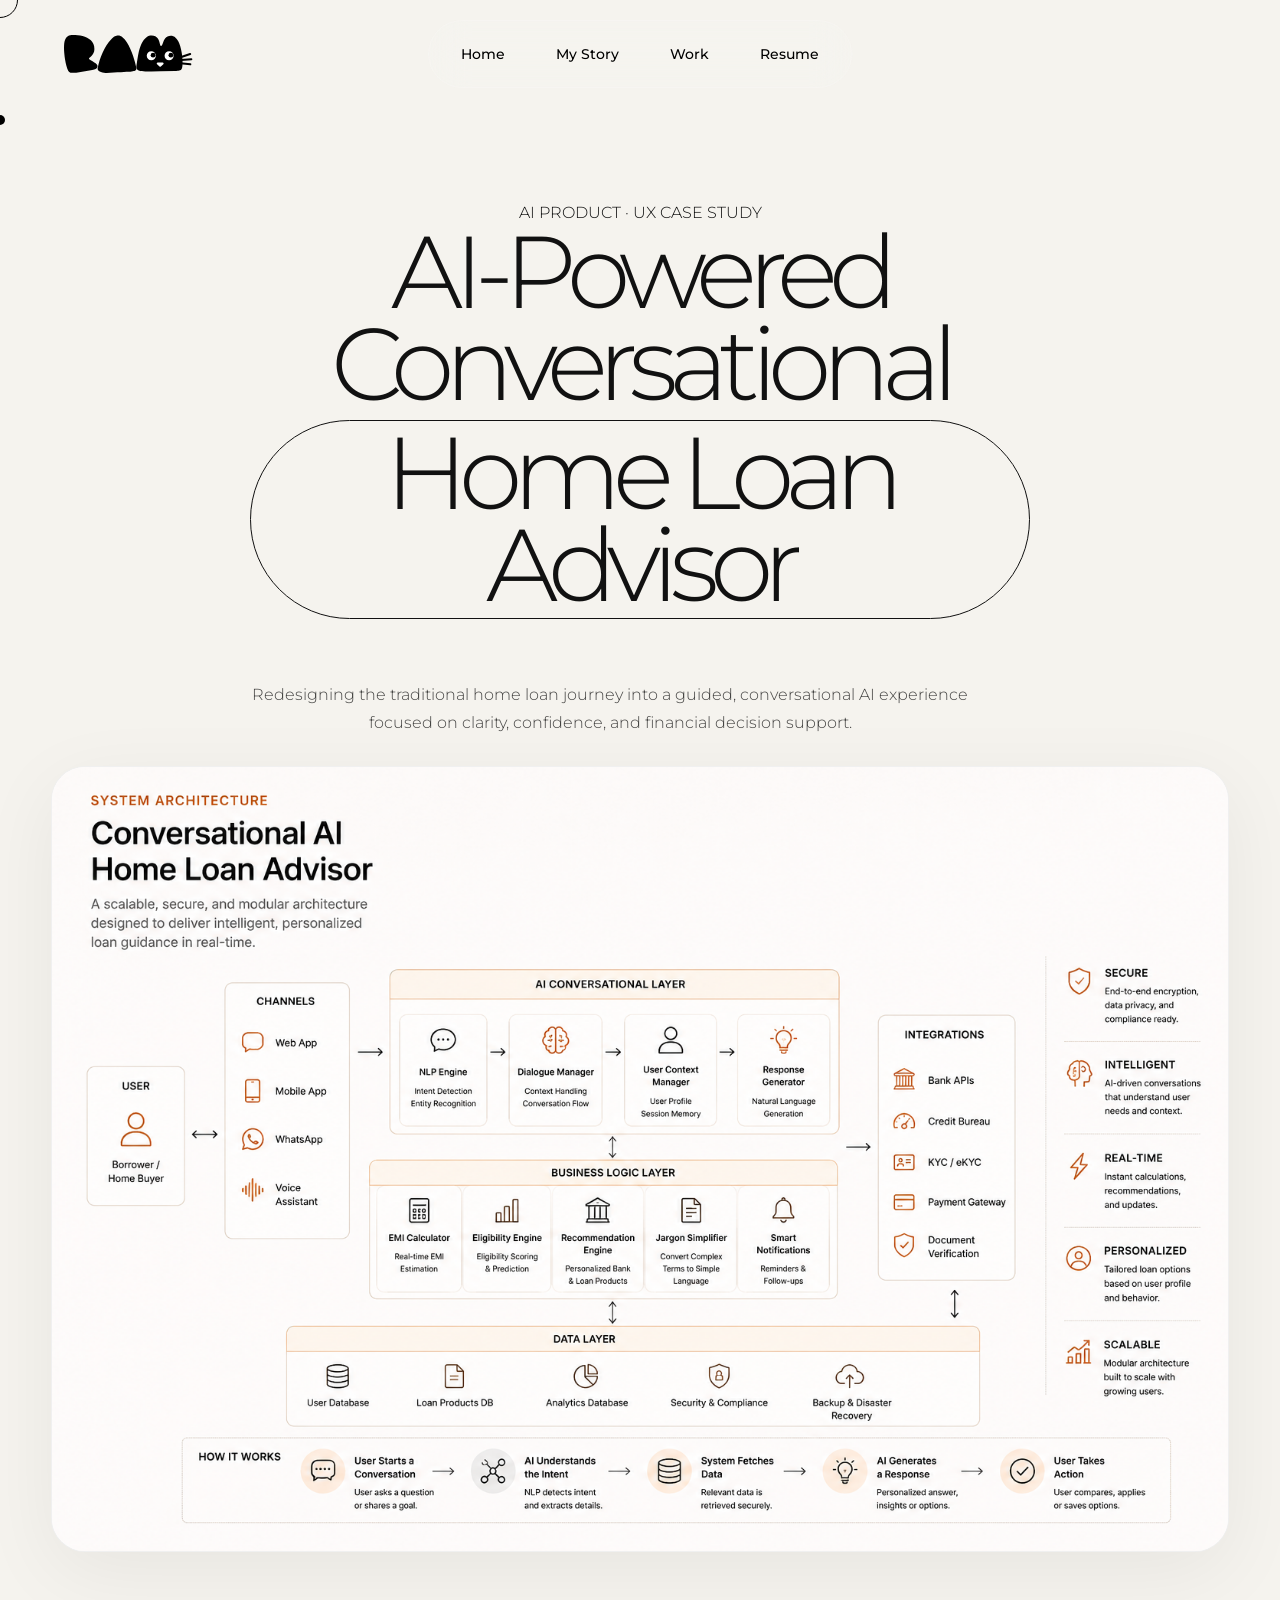
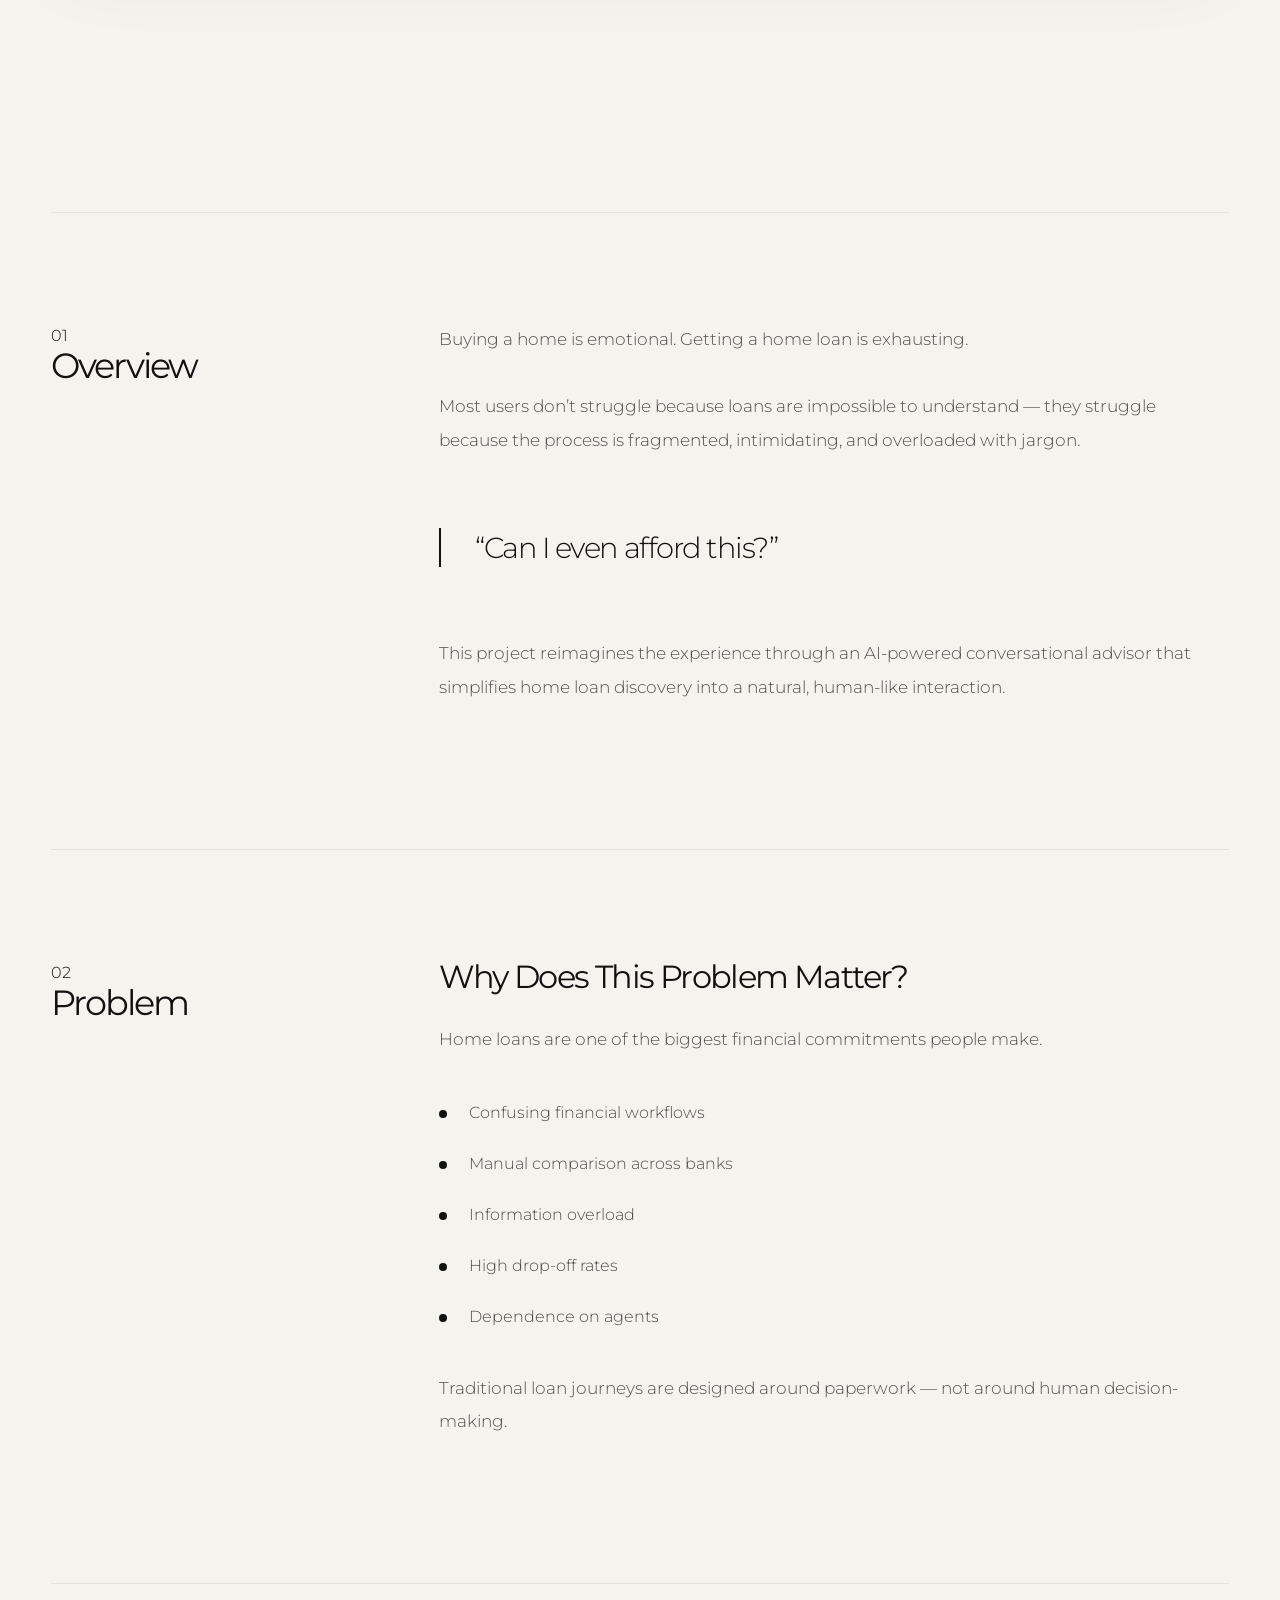
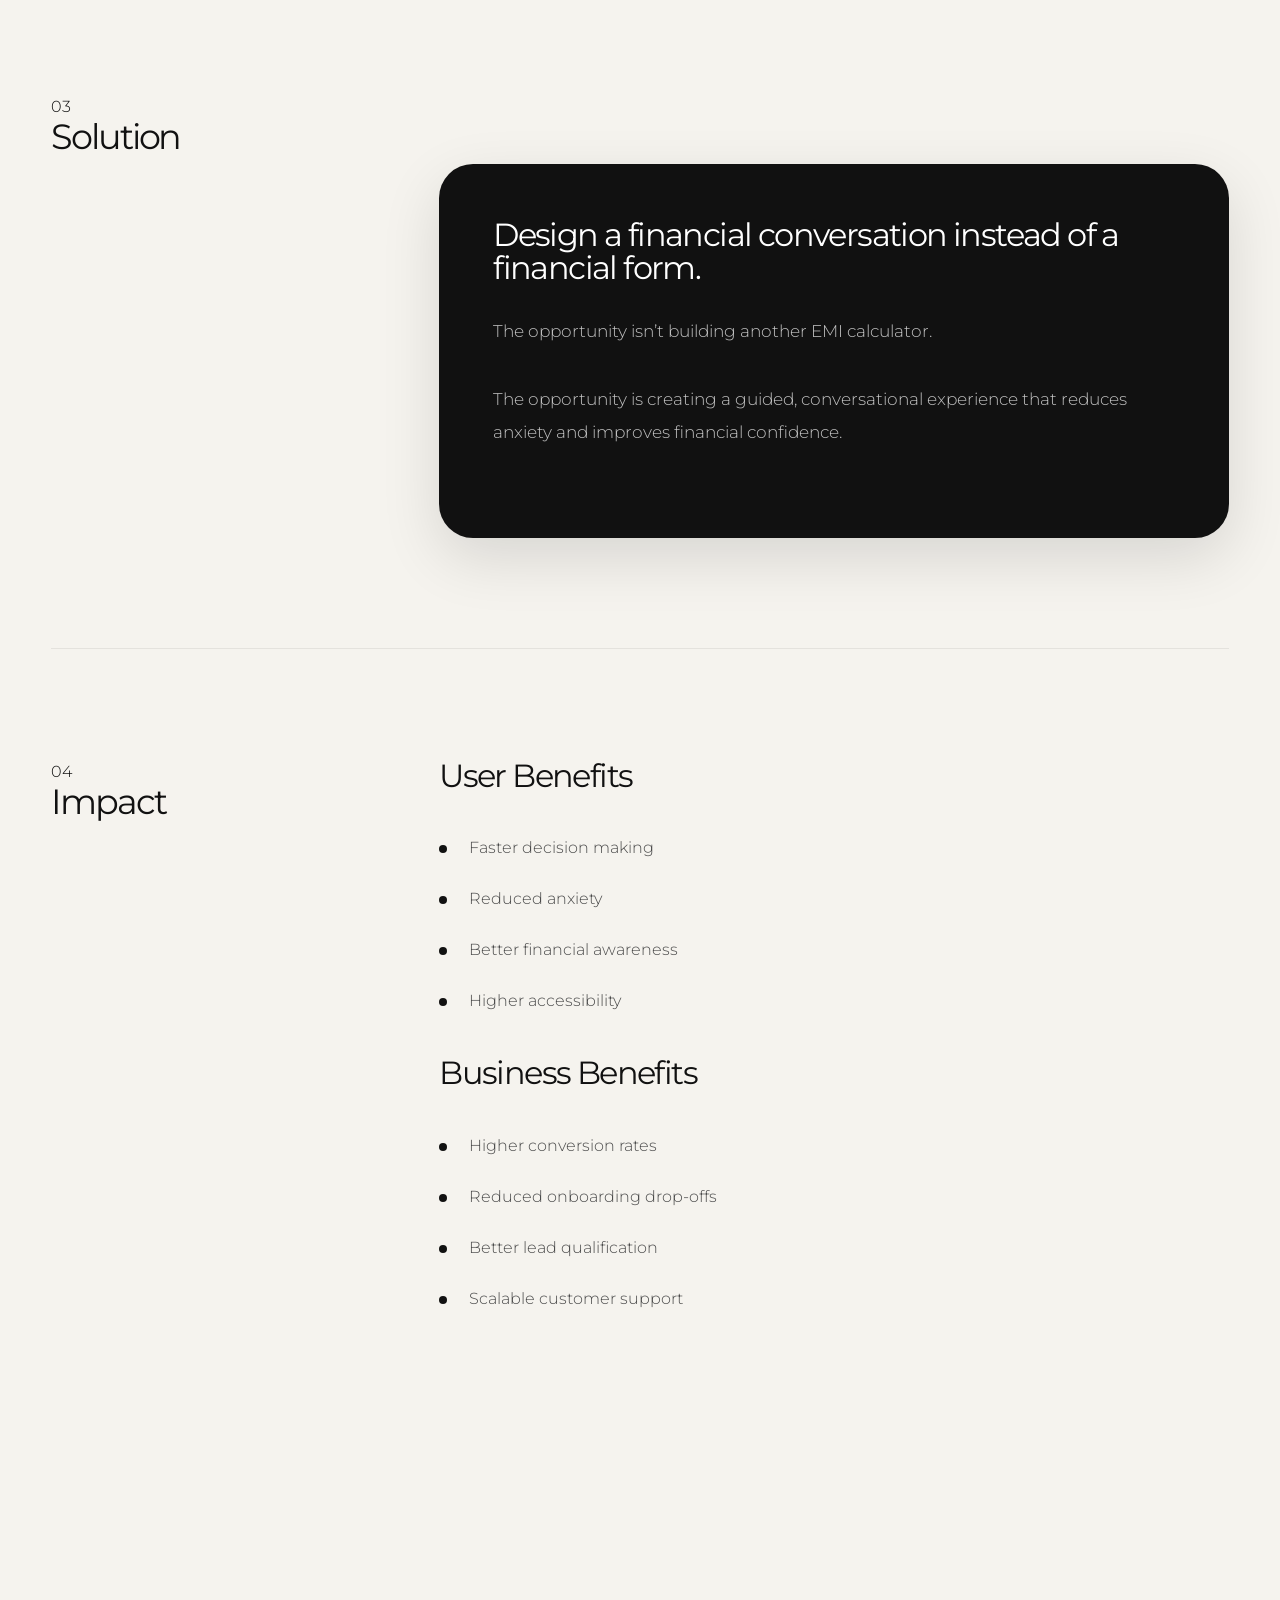
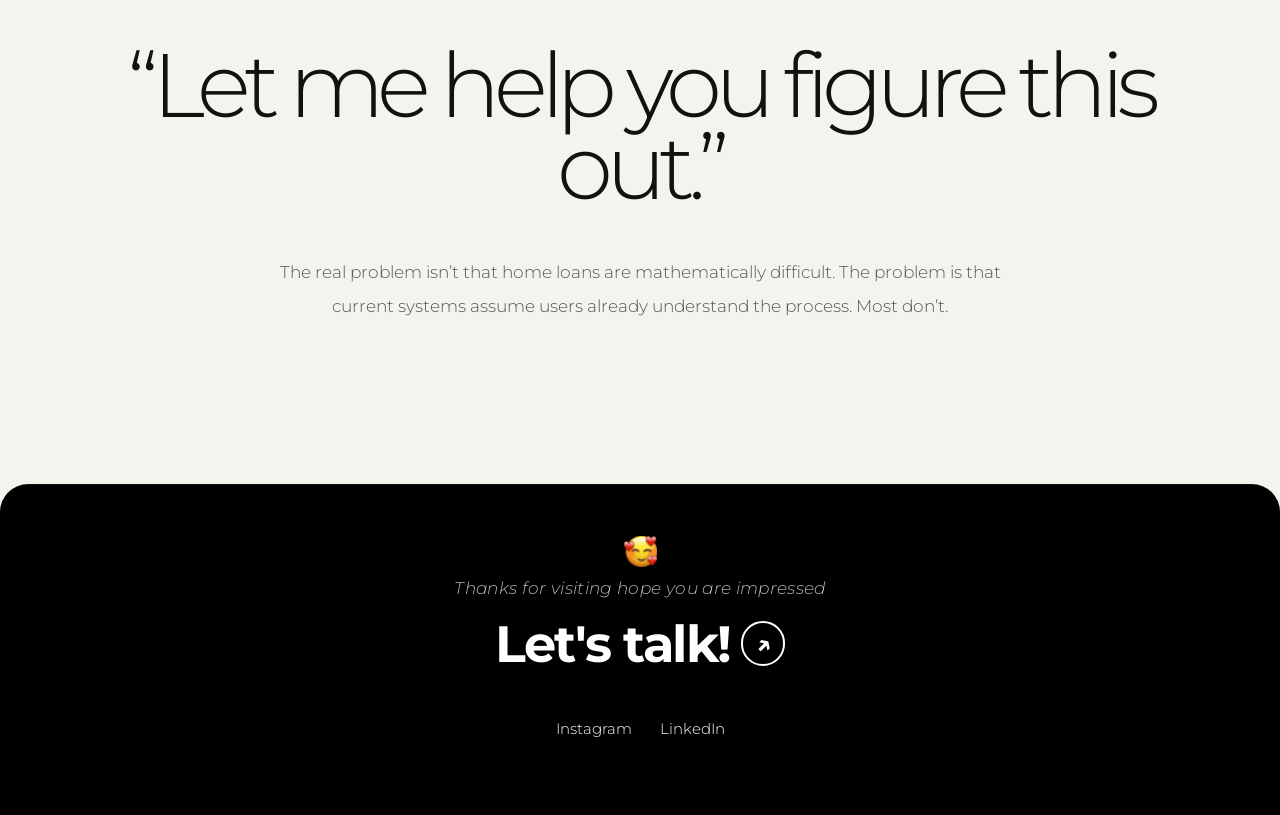
==== commit f810fe86: "multiple changes to the ui" ====
--- a/basic.html
+++ b/basic.html
@@ -85,15 +85,18 @@
           <li>
             <a href="story.html">My Story</a>
           </li>
-
+          <li>
+            <a href="https://www.behance.net/boddepallif33a" target="_blank">Work</a>
+          </li>
           <li>
             <a href="./assets/Boddeplli Ram Kumar - Lead UI UX Designer AI - 2026.pdf" target="_blank">Resume</a>
           </li>
-
+          
         </ul>
 
         <button class="menu-toggle">
 
+          <span></span>
           <span></span>
           <span></span>
           <span></span>
@@ -359,7 +362,15 @@
   <footer class="footer" id="contact">
 
   <div class="site-wrapper">
-
+    <svg width="33" height="31" viewBox="0 0 33 31" fill="none" xmlns="http://www.w3.org/2000/svg" xmlns:xlink="http://www.w3.org/1999/xlink">
+<rect width="33" height="31" fill="url(#pattern0_44_245)"/>
+<defs>
+<pattern id="pattern0_44_245" patternContentUnits="objectBoundingBox" width="1" height="1">
+<use xlink:href="#image0_44_245" transform="matrix(0.000804276 0 0 0.000856164 -0.000259444 0)"/>
+</pattern>
+<image id="image0_44_245" width="1244" height="1168" preserveAspectRatio="none" xlink:href="[data-uri]